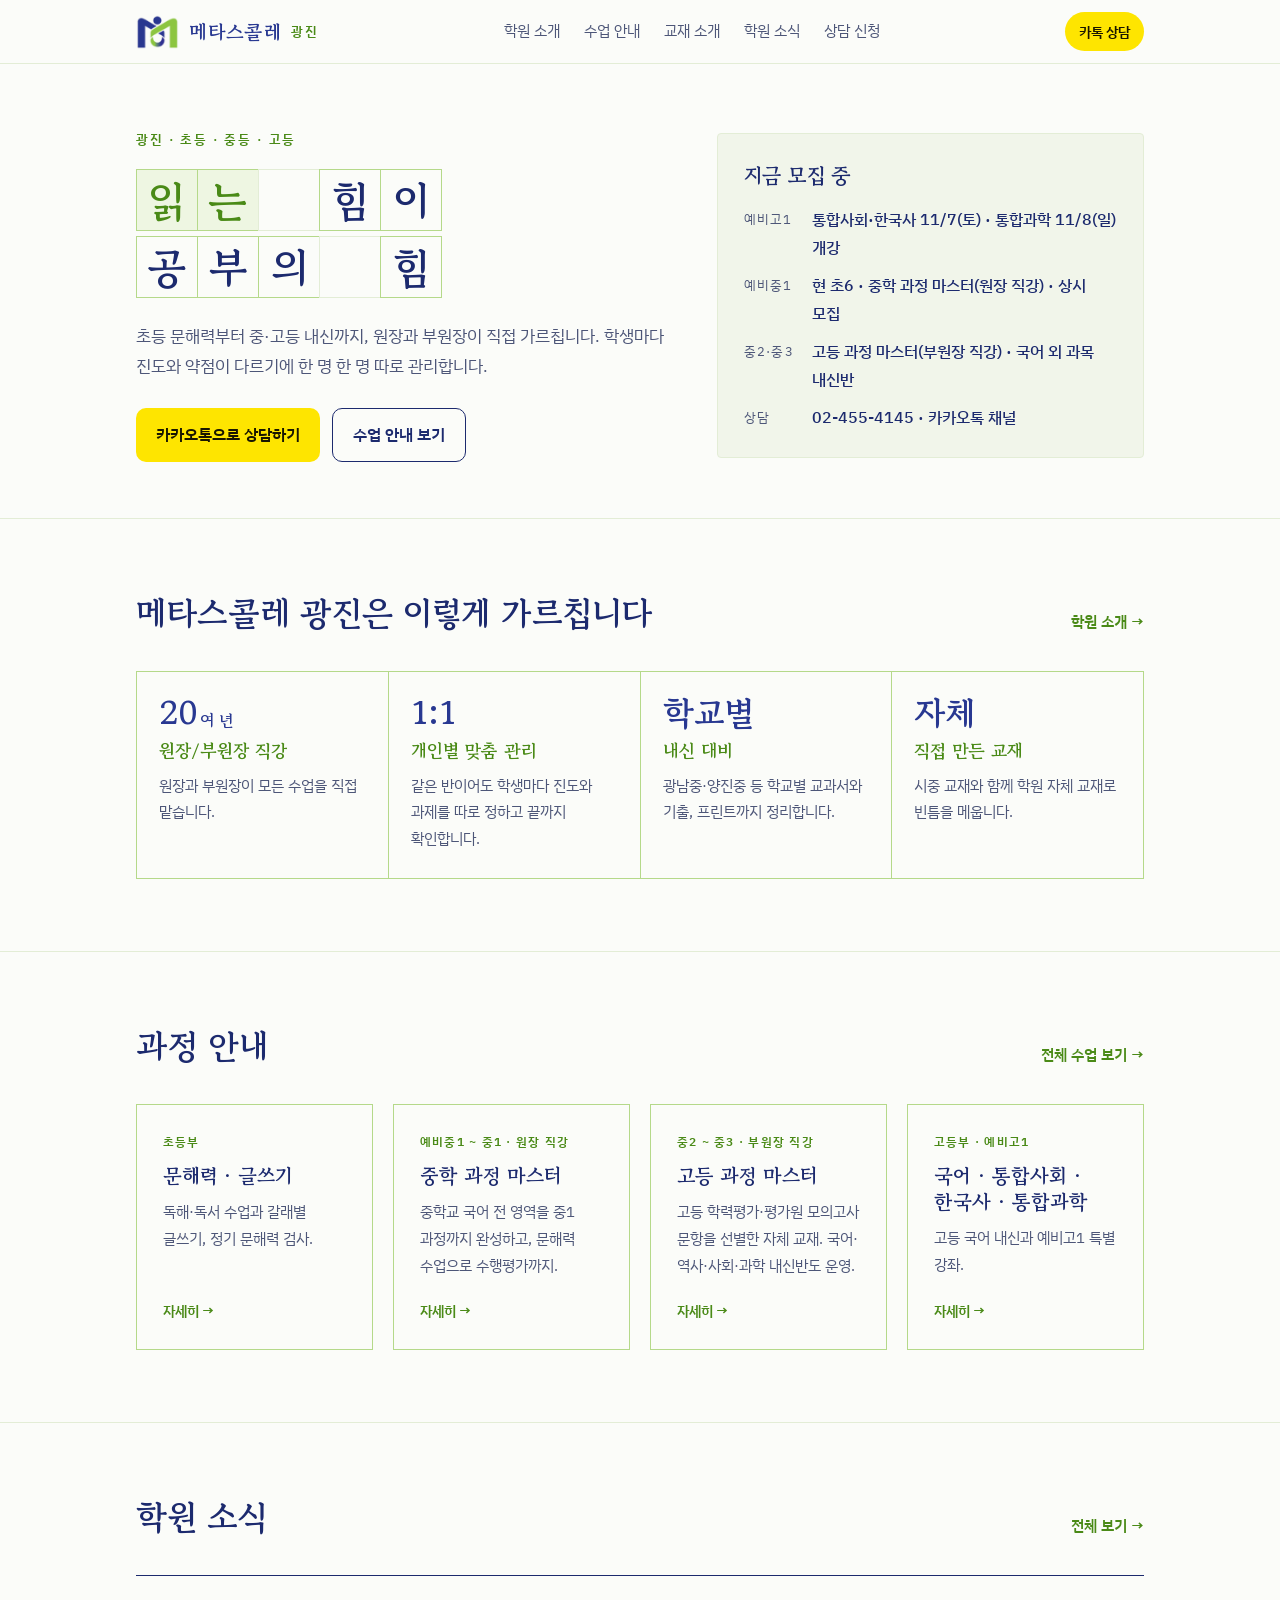
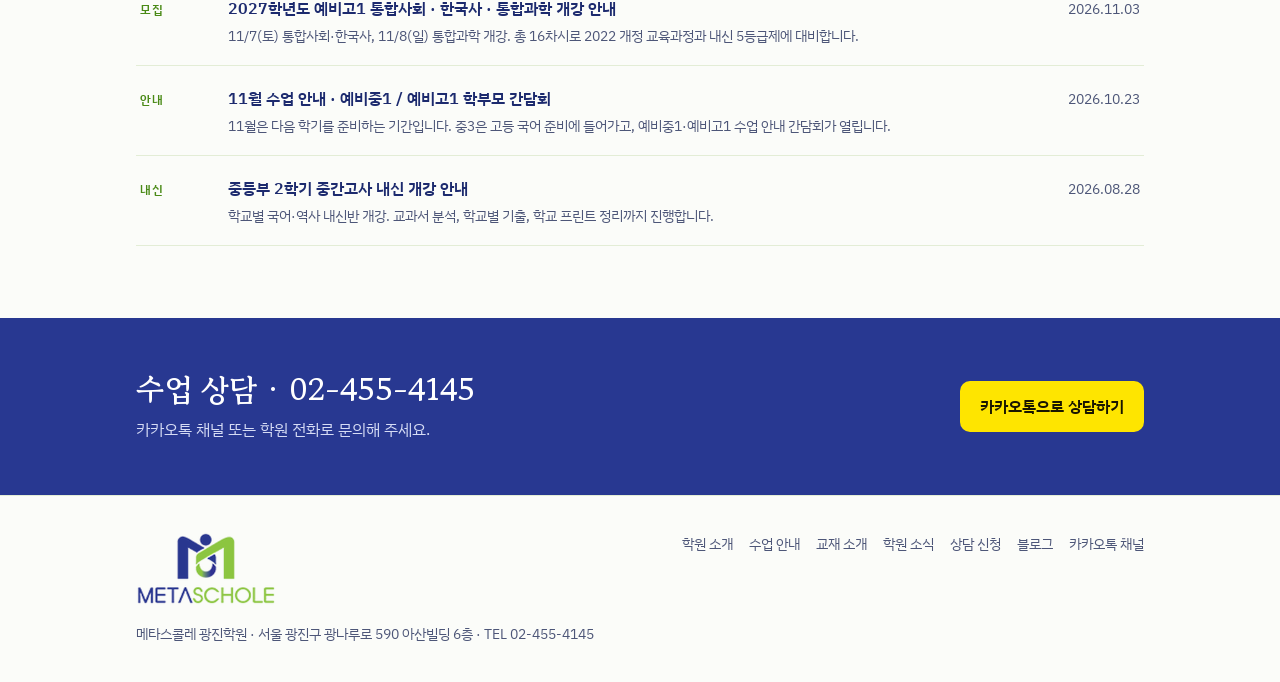
==== index.html @ 659533f3 "Add files via upload" ====
<!doctype html>
<html lang="ko">
<head>
<meta charset="utf-8">
<meta name="viewport" content="width=device-width, initial-scale=1, viewport-fit=cover">
<title>메타스콜레 광진</title>
<meta name="claude:viewport-fit-sides" content="cover">
<meta name="description" content="초등 문해력부터 중·고등 내신까지, 원장·부원장 직강 — 메타스콜레 광진학원">
<link rel="preconnect" href="https://fonts.googleapis.com">
<link rel="preconnect" href="https://fonts.gstatic.com" crossorigin>
<link rel="stylesheet" href="https://fonts.googleapis.com/css2?family=Gowun+Batang:wght@400;700&family=IBM+Plex+Sans+KR:wght@400;500;600&display=swap">
<link rel="stylesheet" href="style.css">
<link rel="icon" href="mark.png">
</head>
<body>
<header class="site-header">
  <div class="wrap bar">
    <a class="logo" href="index.html" aria-label="메타스콜레 광진 홈">
      <img class="logo-img-light" src="mark.png" alt="">
      <img class="logo-img-dark" src="mark-dark.png" alt="">
      <b>메타스콜레</b><span>광진</span>
    </a>
    <nav class="menu" aria-label="주요 메뉴"><a href="about.html">학원 소개</a><a href="classes.html">수업 안내</a><a href="materials.html">교재 소개</a><a href="news.html">학원 소식</a><a href="contact.html">상담 신청</a></nav>
    <a class="kakao-btn" href="https://pf.kakao.com/_zTMRxb" target="_blank" rel="noopener">카톡 상담</a>
  </div>
  <div class="menu-row"><nav class="menu wrap" aria-label="주요 메뉴(모바일)"><a href="about.html">학원 소개</a><a href="classes.html">수업 안내</a><a href="materials.html">교재 소개</a><a href="news.html">학원 소식</a><a href="contact.html">상담 신청</a></nav></div>
</header>
<main>
<div class="wrap hero">
  <div>
    <p class="eyebrow">광진 · 초등 · 중등 · 고등</p>
    <h1 class="genko" aria-label="읽는 힘이 공부의 힘">
      <span class="row" aria-hidden="true"><span class="hl">읽</span><span class="hl">는</span><span class="sp"></span><span>힘</span><span>이</span></span>
      <span class="row" aria-hidden="true"><span>공</span><span>부</span><span>의</span><span class="sp"></span><span>힘</span></span>
    </h1>
    <p class="lede">초등 문해력부터 중·고등 내신까지, 원장과 부원장이 직접 가르칩니다. 학생마다 진도와 약점이 다르기에 한 명 한 명 따로 관리합니다.</p>
    <div class="actions">
      <a class="btn kakao" href="https://pf.kakao.com/_zTMRxb" target="_blank" rel="noopener">카카오톡으로 상담하기</a>
      <a class="btn line" href="classes.html">수업 안내 보기</a>
    </div>
  </div>
  <aside class="notice" aria-labelledby="recruit">
    <h2 id="recruit">지금 모집 중</h2>
    <dl class="info">
      <dt>예비고1</dt><dd>통합사회·한국사 11/7(토) · 통합과학 11/8(일) 개강</dd>
      <dt>예비중1</dt><dd>현 초6 · 중학 과정 마스터(원장 직강) · 상시 모집</dd>
      <dt>중2·중3</dt><dd>고등 과정 마스터(부원장 직강) · 국어 외 과목 내신반</dd>
      <dt>상담</dt><dd>02-455-4145 · 카카오톡 채널</dd>
    </dl>
  </aside>
</div>

<section>
  <div class="wrap">
    <div class="sec-head"><h2>메타스콜레 광진은 이렇게 가르칩니다</h2><a class="more" href="about.html">학원 소개 →</a></div>
    <div class="points">
      <div class="point"><div class="k">20<small>여 년</small></div><h3>원장/부원장 직강</h3><p>원장과 부원장이 모든 수업을 직접 맡습니다.</p></div>
      <div class="point"><div class="k">1:1</div><h3>개인별 맞춤 관리</h3><p>같은 반이어도 학생마다 진도와 과제를 따로 정하고 끝까지 확인합니다.</p></div>
      <div class="point"><div class="k">학교별</div><h3>내신 대비</h3><p>광남중·양진중 등 학교별 교과서와 기출, 프린트까지 정리합니다.</p></div>
      <div class="point"><div class="k">자체</div><h3>직접 만든 교재</h3><p>시중 교재와 함께 학원 자체 교재로 빈틈을 메웁니다.</p></div>
    </div>
  </div>
</section>

<section>
  <div class="wrap">
    <div class="sec-head"><h2>과정 안내</h2><a class="more" href="classes.html">전체 수업 보기 →</a></div>
    <div class="courses">
      <a class="card link" href="classes.html#elementary"><span class="tag">초등부</span><h3>문해력 · 글쓰기</h3><p>독해·독서 수업과 갈래별 글쓰기, 정기 문해력 검사.</p><span class="go">자세히 →</span></a>
      <a class="card link" href="classes.html#pre-middle"><span class="tag">예비중1 ~ 중1 · 원장 직강</span><h3>중학 과정 마스터</h3><p>중학교 국어 전 영역을 중1 과정까지 완성하고, 문해력 수업으로 수행평가까지.</p><span class="go">자세히 →</span></a>
      <a class="card link" href="classes.html#middle"><span class="tag">중2 ~ 중3 · 부원장 직강</span><h3>고등 과정 마스터</h3><p>고등 학력평가·평가원 모의고사 문항을 선별한 자체 교재. 국어·역사·사회·과학 내신반도 운영.</p><span class="go">자세히 →</span></a>
      <a class="card link" href="classes.html#high"><span class="tag">고등부 · 예비고1</span><h3>국어 · 통합사회 · 한국사 · 통합과학</h3><p>고등 국어 내신과 예비고1 특별 강좌.</p><span class="go">자세히 →</span></a>
    </div>
  </div>
</section>

<section>
  <div class="wrap">
    <div class="sec-head"><h2>학원 소식</h2><a class="more" href="news.html">전체 보기 →</a></div>
    <ul class="news"><li><a href="news.html#pre-high-2027"><span class="cat">모집</span><span class="nt"><b>2027학년도 예비고1 통합사회 · 한국사 · 통합과학 개강 안내</b><small>11/7(토) 통합사회·한국사, 11/8(일) 통합과학 개강. 총 16차시로 2022 개정 교육과정과 내신 5등급제에 대비합니다.</small></span><span class="when">2026.11.03</span></a></li><li><a href="news.html#nov-2026"><span class="cat">안내</span><span class="nt"><b>11월 수업 안내 · 예비중1 / 예비고1 학부모 간담회</b><small>11월은 다음 학기를 준비하는 기간입니다. 중3은 고등 국어 준비에 들어가고, 예비중1·예비고1 수업 안내 간담회가 열립니다.</small></span><span class="when">2026.10.23</span></a></li><li><a href="news.html#midterm-2-2026"><span class="cat">내신</span><span class="nt"><b>중등부 2학기 중간고사 내신 개강 안내</b><small>학교별 국어·역사 내신반 개강. 교과서 분석, 학교별 기출, 학교 프린트 정리까지 진행합니다.</small></span><span class="when">2026.08.28</span></a></li></ul>
  </div>
</section>
<div class="cta-band"><div class="wrap">
  <div><h2>수업 상담 · 02-455-4145</h2><p>카카오톡 채널 또는 학원 전화로 문의해 주세요.</p></div>
  <a class="btn kakao" href="https://pf.kakao.com/_zTMRxb" target="_blank" rel="noopener">카카오톡으로 상담하기</a>
</div></div>
</main>
<footer><div class="wrap">
  <div>
    <img class="logo-img-light" src="logo.png" alt="METASCHOLE" style="width:140px">
    <img class="logo-img-dark" src="logo-dark.png" alt="METASCHOLE" style="width:140px">
    <p style="margin-top:10px">메타스콜레 광진학원 · 서울 광진구 광나루로 590 아산빌딩 6층 · TEL 02-455-4145</p>
  </div>
  <nav aria-label="하단 메뉴"><a href="about.html">학원 소개</a><a href="classes.html">수업 안내</a><a href="materials.html">교재 소개</a><a href="news.html">학원 소식</a><a href="contact.html">상담 신청</a><a href="https://blog.naver.com/lcleo01" target="_blank" rel="noopener">블로그</a><a href="https://pf.kakao.com/_zTMRxb" target="_blank" rel="noopener">카카오톡 채널</a></nav>
</div></footer>
</body>
</html>
---- style.css ----
/* 메타스콜레 광진 — 원고지(manuscript paper) 모티프.
   남색(로고) 잉크 + 초록(로고) 원고지 칸. 제목은 원고지 칸에, 섹션은 공책 줄처럼. */
:root{
  --paper:#fbfcf9;
  --paper-2:#f1f5ea;
  --ink:#1c2a6e;          /* 로고 남색 계열(본문용으로 조금 어둡게) */
  --brand:#283891;        /* 로고 남색 */
  --ink-soft:#4d5678;
  --lime:#8dc63f;         /* 로고 연두 */
  --green:#4a8a17;        /* 연두를 글자용으로 어둡게 */
  --green-soft:#eef6e2;
  --grid:#b5d98a;
  --grid-faint:#e3edd6;
  --seal:#283891;
  --closed:#fff3b0;
  --seal-ink:#f4f8f6;
  --kakao:#fee500;
  --kakao-ink:#191600;
  --display:"Gowun Batang","Nanum Myeongjo",serif;
  --body:"IBM Plex Sans KR","Apple SD Gothic Neo","Malgun Gothic",sans-serif;
  color-scheme:light;
}
@media (prefers-color-scheme: dark){:root:not([data-theme="light"]){
  --paper:#10152b;--paper-2:#171e3a;--ink:#e8ebf7;--brand:#9aa6ea;--ink-soft:#a9b0cc;--lime:#8dc63f;--green:#9dd25a;--green-soft:#1d2a1a;--grid:#3d5a26;--grid-faint:#252d4a;--seal:#8dc63f;--seal-ink:#10152b;--closed:#3a3416;color-scheme:dark}}
:root[data-theme="dark"]{
  --paper:#10152b;--paper-2:#171e3a;--ink:#e8ebf7;--brand:#9aa6ea;--ink-soft:#a9b0cc;--lime:#8dc63f;--green:#9dd25a;--green-soft:#1d2a1a;--grid:#3d5a26;--grid-faint:#252d4a;--seal:#8dc63f;--seal-ink:#10152b;--closed:#3a3416;color-scheme:dark}

*{box-sizing:border-box}
html{scroll-behavior:smooth}
@media (prefers-reduced-motion:reduce){html{scroll-behavior:auto}*{transition:none!important}}
body{margin:0;background:var(--paper);color:var(--ink);font-family:var(--body);font-size:16px;line-height:1.75;word-break:keep-all;overflow-wrap:break-word}
img{max-width:100%}
.wrap{max-width:1040px;margin:0 auto;padding-left:max(16px,env(safe-area-inset-left,0px));padding-right:max(16px,env(safe-area-inset-right,0px))}
a{color:inherit}
:focus-visible{outline:2px solid var(--green);outline-offset:3px}
h1,h2,h3{font-family:var(--display);text-wrap:balance;margin:0;line-height:1.3}
p{margin:0}

/* header */
body::before{content:"";position:fixed;inset:0 0 auto;height:env(safe-area-inset-top,0px);z-index:10;background:var(--paper)}
.site-header{position:sticky;top:env(safe-area-inset-top,0px);z-index:5;background:var(--paper);border-bottom:1px solid var(--grid-faint)}
.bar{display:flex;align-items:center;justify-content:space-between;gap:16px;padding-block:12px}
.logo{display:flex;align-items:center;gap:10px;text-decoration:none}
.logo img{height:34px;width:auto;display:block}
.logo-img-dark{display:none!important}
@media (prefers-color-scheme: dark){:root:not([data-theme="light"]) .logo-img-light{display:none!important}:root:not([data-theme="light"]) .logo-img-dark{display:block!important}}
:root[data-theme="dark"] .logo-img-light{display:none!important}
:root[data-theme="dark"] .logo-img-dark{display:block!important}
.brand-full{width:min(260px,70%);height:auto}
.logo b{font-family:var(--display);font-size:1.22rem;letter-spacing:.02em;color:var(--brand)}
.logo span{font-size:.8rem;color:var(--green);letter-spacing:.14em;font-weight:600}
.menu{display:flex;gap:4px;align-items:center;font-size:.94rem}
.menu a{text-decoration:none;color:var(--ink-soft);padding:6px 10px;border-radius:6px;white-space:nowrap}
.menu a:hover{color:var(--ink);background:var(--paper-2)}
.menu a[aria-current="page"]{color:var(--ink);font-weight:600;box-shadow:inset 0 -2px 0 var(--green);border-radius:0}
.kakao-btn{background:var(--kakao);color:var(--kakao-ink);padding:7px 14px;border-radius:999px;font-weight:600;text-decoration:none;font-size:.9rem;white-space:nowrap}
.menu-row{display:none}
@media (max-width:820px){
  .bar .menu{display:none}
  .menu-row{display:block;border-top:1px solid var(--grid-faint)}
  .menu-row .menu{overflow-x:auto;padding-block:6px;scrollbar-width:none}
  .menu-row .menu::-webkit-scrollbar{display:none}
}

/* page title band */
.page-head{background:var(--paper-2);border-bottom:1px solid var(--grid-faint);background-image:linear-gradient(var(--grid-faint) 1px,transparent 1px),linear-gradient(90deg,var(--grid-faint) 1px,transparent 1px);background-size:32px 32px}
.page-head .wrap{padding-block:48px 40px}
.crumb{font-size:.8rem;letter-spacing:.12em;color:var(--green);font-weight:600;margin-bottom:10px}
.page-head h1{font-size:clamp(1.8rem,4.2vw,2.6rem)}
.page-head p{margin-top:10px;color:var(--ink-soft);max-width:36em}
.subnav{display:flex;flex-wrap:wrap;gap:8px;margin-top:22px}
.subnav a{font-size:.88rem;text-decoration:none;border:1px solid var(--grid);background:var(--paper);padding:5px 12px;border-radius:999px}
.subnav a:hover{border-color:var(--green);color:var(--green)}

/* hero (home) */
.hero{padding-block:64px 56px;display:grid;grid-template-columns:minmax(0,1.25fr) minmax(0,1fr);gap:48px;align-items:center}
@media (max-width:820px){.hero{grid-template-columns:1fr;gap:40px;padding-block:40px}}
.eyebrow{font-size:.82rem;letter-spacing:.14em;color:var(--green);font-weight:600;margin-bottom:18px}
.genko{display:flex;flex-direction:column;gap:6px;margin-bottom:24px}
.row{display:flex;flex-wrap:wrap}
.row span{width:clamp(38px,6.4vw,62px);aspect-ratio:1;max-width:100%;display:grid;place-items:center;font-family:var(--display);font-weight:700;font-size:clamp(1.5rem,4.4vw,2.6rem);border:1px solid var(--grid);margin:0 -1px -1px 0;background:var(--paper)}
.row span.sp{border-color:var(--grid-faint)}
.row span.hl{color:var(--green);background:var(--green-soft)}
.lede{font-size:1.06rem;color:var(--ink-soft);max-width:34em}
.actions{display:flex;flex-wrap:wrap;gap:12px;margin-top:28px}
.btn{display:inline-flex;align-items:center;gap:8px;padding:12px 20px;border-radius:10px;font-weight:600;text-decoration:none;font-size:.98rem}
.btn.kakao{background:var(--kakao);color:var(--kakao-ink)}
.btn.line{border:1px solid var(--ink);color:var(--ink)}
.btn.line:hover{background:var(--paper-2)}

.notice{position:relative;background:var(--paper-2);border:1px solid var(--grid-faint);padding:28px 26px 26px;border-radius:4px}
.notice h2{font-size:1.3rem;margin-bottom:16px}
dl.info{display:grid;grid-template-columns:auto 1fr;gap:10px 18px;margin:0}
dl.info dt{font-size:.82rem;letter-spacing:.08em;color:var(--ink-soft);padding-top:3px}
dl.info dd{margin:0;font-weight:500;min-width:0}
.seal{position:absolute;top:-22px;right:18px;width:78px;height:78px;border-radius:8px;background:var(--seal);color:var(--seal-ink);display:grid;place-items:center;text-align:center;font-family:var(--display);font-weight:700;font-size:1.02rem;line-height:1.15;transform:rotate(-6deg);box-shadow:inset 0 0 0 3px var(--seal),inset 0 0 0 5px var(--seal-ink)}

/* sections */
section{padding-block:72px;border-top:1px solid var(--grid-faint)}
section.first{border-top:0;padding-top:56px}
.sec-head{display:flex;flex-wrap:wrap;align-items:baseline;justify-content:space-between;gap:12px 24px;margin-bottom:36px}
.sec-head h2{font-size:clamp(1.5rem,3.2vw,2.1rem)}
.sec-head p{color:var(--ink-soft);max-width:32em}
.more{font-size:.92rem;font-weight:600;color:var(--green);text-decoration:none;white-space:nowrap}
.more:hover{text-decoration:underline}

.points{display:grid;grid-template-columns:repeat(4,minmax(0,1fr));border-left:1px solid var(--grid);border-top:1px solid var(--grid)}
@media (max-width:860px){.points{grid-template-columns:repeat(2,minmax(0,1fr))}}
@media (max-width:480px){.points{grid-template-columns:1fr}}
.point{padding:24px 22px 26px;border-right:1px solid var(--grid);border-bottom:1px solid var(--grid);display:flex;flex-direction:column;gap:10px;min-width:0}
.point .k{font-family:var(--display);font-size:2.1rem;font-weight:700;line-height:1;color:var(--brand)}
.point .k small{font-size:1rem;margin-left:2px}
.point h3{font-size:1.12rem;color:var(--green)}
.point p{color:var(--ink-soft);font-size:.95rem}

.classes{display:grid;grid-template-columns:repeat(2,minmax(0,1fr));gap:28px}
@media (max-width:820px){.classes{grid-template-columns:1fr}}
.class{border:1px solid var(--grid);background:var(--paper);display:flex;flex-direction:column;min-width:0;scroll-margin-top:90px}
.class-top{padding:26px 26px 20px;border-bottom:1px solid var(--grid);background:repeating-linear-gradient(to bottom,transparent 0 31px,var(--grid-faint) 31px 32px)}
.tag{display:inline-block;font-size:.78rem;letter-spacing:.1em;font-weight:600;color:var(--green);margin-bottom:8px}
.class h3{font-size:1.55rem;margin-bottom:8px}
.class-top p{color:var(--ink-soft)}
.meta{display:grid;grid-template-columns:repeat(2,minmax(0,1fr));border-bottom:1px solid var(--grid)}
.meta div{padding:14px 26px;min-width:0}
.meta div+div{border-left:1px solid var(--grid)}
.meta span{display:block;font-size:.76rem;letter-spacing:.1em;color:var(--ink-soft)}
.meta b{font-family:var(--display);font-size:1.15rem}
ul.checks{list-style:none;margin:0;padding:20px 26px 26px;display:flex;flex-direction:column;gap:10px}
ul.checks li{position:relative;padding-left:22px}
ul.checks li::before{content:"";position:absolute;left:0;top:.62em;width:10px;height:10px;border:1px solid var(--green);background:var(--green-soft)}
.class .detail{padding:0 26px 26px;color:var(--ink-soft);font-size:.96rem;display:flex;flex-direction:column;gap:10px}

.flow{display:grid;grid-template-columns:repeat(3,minmax(0,1fr))}
@media (max-width:760px){.flow{grid-template-columns:1fr}}
.step{padding:6px 28px 6px 0;min-width:0}
.step+.step{padding-left:28px;border-left:1px dashed var(--grid)}
@media (max-width:760px){.step,.step+.step{padding:18px 0;border-left:0;border-top:1px dashed var(--grid)}.step:first-child{border-top:0}}
.step .n{font-size:.8rem;letter-spacing:.12em;color:var(--green);font-weight:600}
.step h3{font-size:1.2rem;margin:6px 0 8px}
.step p{color:var(--ink-soft);font-size:.96rem}

/* greeting letter */
.letter{display:grid;grid-template-columns:minmax(0,1fr) minmax(0,2fr);gap:48px;align-items:start}
@media (max-width:820px){.letter{grid-template-columns:1fr;gap:28px}}
.letter-side h2{font-size:clamp(1.5rem,3.2vw,2.1rem);margin-bottom:12px}
.letter-side p{color:var(--ink-soft)}
.letter-body{background:var(--paper);border:1px solid var(--grid);padding:36px 34px;background-image:repeating-linear-gradient(to bottom,transparent 0 33px,var(--grid-faint) 33px 34px);background-position:0 10px;line-height:34px;font-size:1.04rem}
.letter-body p+p{margin-top:34px}
.letter-sign{margin-top:34px;text-align:right;font-family:var(--display);font-size:1.15rem}
.letter-sign small{display:block;font-family:var(--body);font-size:.85rem;color:var(--ink-soft)}

/* generic grids & cards */
.cards{display:grid;grid-template-columns:repeat(2,minmax(0,1fr));gap:24px}
@media (max-width:760px){.cards{grid-template-columns:1fr}}
.card{background:var(--paper);border:1px solid var(--grid);padding:26px;display:flex;flex-direction:column;gap:10px;min-width:0}
.card .tag{margin:0}
.card h3{font-size:1.25rem}
.card p{color:var(--ink-soft);font-size:.96rem}
.card.link{text-decoration:none;transition:border-color .15s}
.card.link:hover{border-color:var(--green)}
.card .go{margin-top:auto;padding-top:8px;font-weight:600;font-size:.9rem;color:var(--green)}

.book{display:grid;grid-template-columns:96px minmax(0,1fr);gap:22px;align-items:start}
.cover{aspect-ratio:3/4;max-width:100%;border:1px solid var(--ink);background:var(--paper-2);display:flex;flex-direction:column;justify-content:space-between;padding:10px 9px;font-family:var(--display);font-weight:700;font-size:.82rem;line-height:1.25;color:var(--ink);background-image:linear-gradient(var(--grid-faint) 1px,transparent 1px),linear-gradient(90deg,var(--grid-faint) 1px,transparent 1px);background-size:12px 12px}
.cover small{font-family:var(--body);font-weight:600;font-size:.62rem;letter-spacing:.08em;color:var(--green)}
.cover.navy{background:var(--brand);color:#fff;background-image:none}
.cover.navy small{color:var(--lime)}
.cover.green{background:var(--lime);color:#14200a;background-image:none}
.cover.green small{color:#2c4a10}

.news{list-style:none;margin:0;padding:0;border-top:1px solid var(--ink)}
.news li{border-bottom:1px solid var(--grid-faint)}
.news a,.news .item{display:grid;grid-template-columns:88px minmax(0,1fr) auto;gap:16px;align-items:baseline;padding:18px 4px;text-decoration:none}
.news a:hover b{color:var(--green)}
.news .cat{font-size:.78rem;font-weight:600;letter-spacing:.06em;color:var(--green)}
.news b{font-weight:600}
.news .when{font-size:.85rem;color:var(--ink-soft);font-variant-numeric:tabular-nums}
@media (max-width:560px){.news a,.news .item{grid-template-columns:1fr;gap:4px}}

.todo{border:1.5px dashed var(--green);background:var(--green-soft);padding:18px 20px;border-radius:6px;font-size:.95rem}
.todo b{color:var(--green)}

.split{display:grid;grid-template-columns:minmax(0,1.2fr) minmax(0,1fr);gap:40px;align-items:start}
@media (max-width:820px){.split{grid-template-columns:1fr}}

.copy{display:flex;gap:8px;align-items:center;flex-wrap:wrap}
.copy code{font-family:var(--body);background:var(--paper-2);padding:8px 10px;border:1px solid var(--grid-faint);font-size:.9rem;user-select:all;min-width:0;overflow-wrap:anywhere;flex:1}
.copy button{font:inherit;font-size:.88rem;font-weight:600;padding:8px 14px;border:1px solid var(--ink);background:transparent;color:var(--ink);cursor:pointer;border-radius:6px}

.cta-band{background:var(--brand);color:#fff}
.cta-band .wrap{padding-block:52px;display:flex;flex-wrap:wrap;align-items:center;justify-content:space-between;gap:20px}
.cta-band h2{font-size:clamp(1.4rem,3vw,1.9rem)}
.cta-band p{color:#d6dcf5;margin-top:6px}
@media (prefers-color-scheme: dark){:root:not([data-theme="light"]) .cta-band{background:var(--paper-2);color:var(--ink)}}
:root[data-theme="dark"] .cta-band{background:var(--paper-2);color:var(--ink)}

footer{padding-block:36px;font-size:.86rem;color:var(--ink-soft);border-top:1px solid var(--grid-faint)}
footer .wrap{display:flex;flex-wrap:wrap;justify-content:space-between;gap:16px 32px}
footer nav{display:flex;flex-wrap:wrap;gap:6px 16px}
footer a{text-decoration:none}
footer a:hover{color:var(--ink)}

/* 과정 카드 4개, 소식 요약 */
.courses{display:grid;grid-template-columns:repeat(4,minmax(0,1fr));gap:20px}
@media (max-width:960px){.courses{grid-template-columns:repeat(2,minmax(0,1fr))}}
@media (max-width:520px){.courses{grid-template-columns:1fr}}
.news .nt{display:flex;flex-direction:column;gap:2px;min-width:0}
.news .nt small{font-size:.9rem;color:var(--ink-soft);line-height:1.6}
.news a{grid-template-columns:72px minmax(0,1fr) auto}
.news .item{grid-template-columns:72px minmax(0,1fr) auto}
.cards+.cards{margin-top:24px}

/* 수업 일정표 달력 */
.cal-wrap{border:1px solid var(--grid);background:var(--paper);margin-bottom:24px}
.cal-title{display:flex;flex-wrap:wrap;justify-content:space-between;align-items:baseline;gap:8px 16px;padding:18px 20px;border-bottom:1px solid var(--grid)}
.cal-title h3{font-size:1.3rem}
.cal-key{font-size:.85rem;color:var(--ink-soft);display:inline-flex;align-items:center;gap:6px}
.cal-key i{width:14px;height:14px;background:var(--closed);border:1px solid var(--grid)}
.cal{display:grid;grid-template-columns:repeat(7,minmax(0,1fr))}
.cal-h{padding:8px 4px;text-align:center;font-weight:600;font-size:.88rem;border-bottom:1px solid var(--grid);background:var(--paper-2)}
.cal-d{min-height:78px;padding:8px 10px;border-right:1px solid var(--grid-faint);border-bottom:1px solid var(--grid-faint);display:flex;flex-direction:column;gap:2px;min-width:0}
.cal-d:nth-child(7n){border-right:0}
.cal-d b{font-variant-numeric:tabular-nums;font-size:1rem}
.cal-d span{font-size:.8rem;color:var(--ink-soft)}
.cal-d.closed{background:var(--closed)}
.cal-d.closed span{color:var(--ink);font-weight:600}
.sun,.cal-d.sun b{color:#c23b3b}
.sat,.cal-d.sat b{color:var(--brand)}
.cal-notes{padding:16px 20px 20px;border-top:1px solid var(--grid)}
@media (max-width:560px){.cal-d{min-height:58px;padding:6px 5px}.cal-d span{font-size:.68rem;line-height:1.3}.cal-d b{font-size:.9rem}}

/* 학원 소식 글 펼쳐 보기 */
.posts{border-top:1px solid var(--ink)}
.post{border-bottom:1px solid var(--grid-faint);scroll-margin-top:90px}
.post summary{list-style:none;cursor:pointer;display:grid;grid-template-columns:72px minmax(0,1fr) auto;gap:16px;align-items:baseline;padding:18px 4px}
.post summary::-webkit-details-marker{display:none}
.post summary:hover b{color:var(--green)}
.post summary .cat{font-size:.78rem;font-weight:600;letter-spacing:.06em;color:var(--green)}
.post summary .nt{display:flex;flex-direction:column;gap:2px;min-width:0}
.post summary .nt small{font-size:.9rem;color:var(--ink-soft);line-height:1.6}
.post[open] summary .nt small{display:none}
.post summary .when{font-size:.85rem;color:var(--ink-soft);font-variant-numeric:tabular-nums}
.post summary b::after{content:" +";color:var(--green)}
.post[open] summary b::after{content:" −"}
.post-body{margin:0 4px 26px 92px;padding:22px 26px;background:var(--paper-2);border-left:3px solid var(--lime);max-width:46rem;display:flex;flex-direction:column;gap:12px}
.post-body h4{font-family:var(--display);font-size:1.08rem;margin:8px 0 0}
.post-body ul{margin:0;padding-left:1.2em;display:flex;flex-direction:column;gap:6px}
@media (max-width:560px){.post summary{grid-template-columns:1fr;gap:4px}.post-body{margin:0 0 22px;padding:18px 16px}}
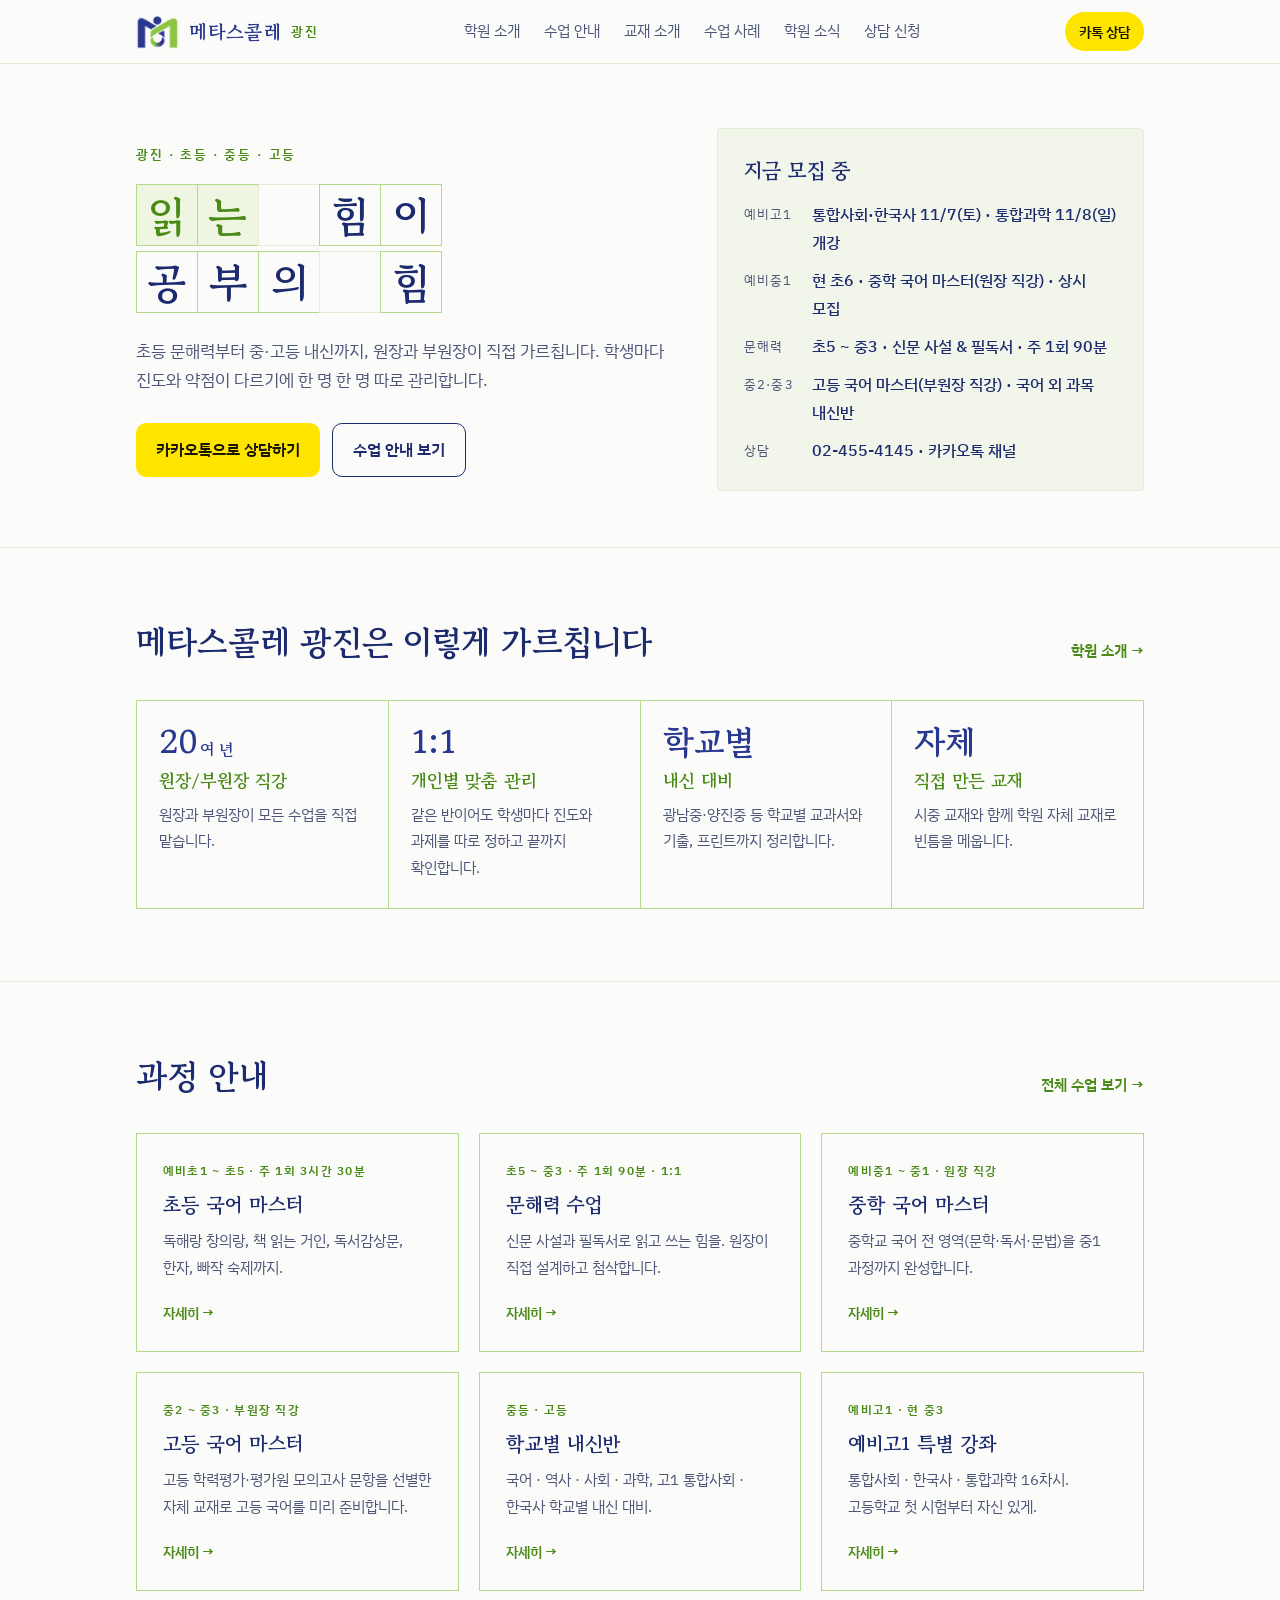
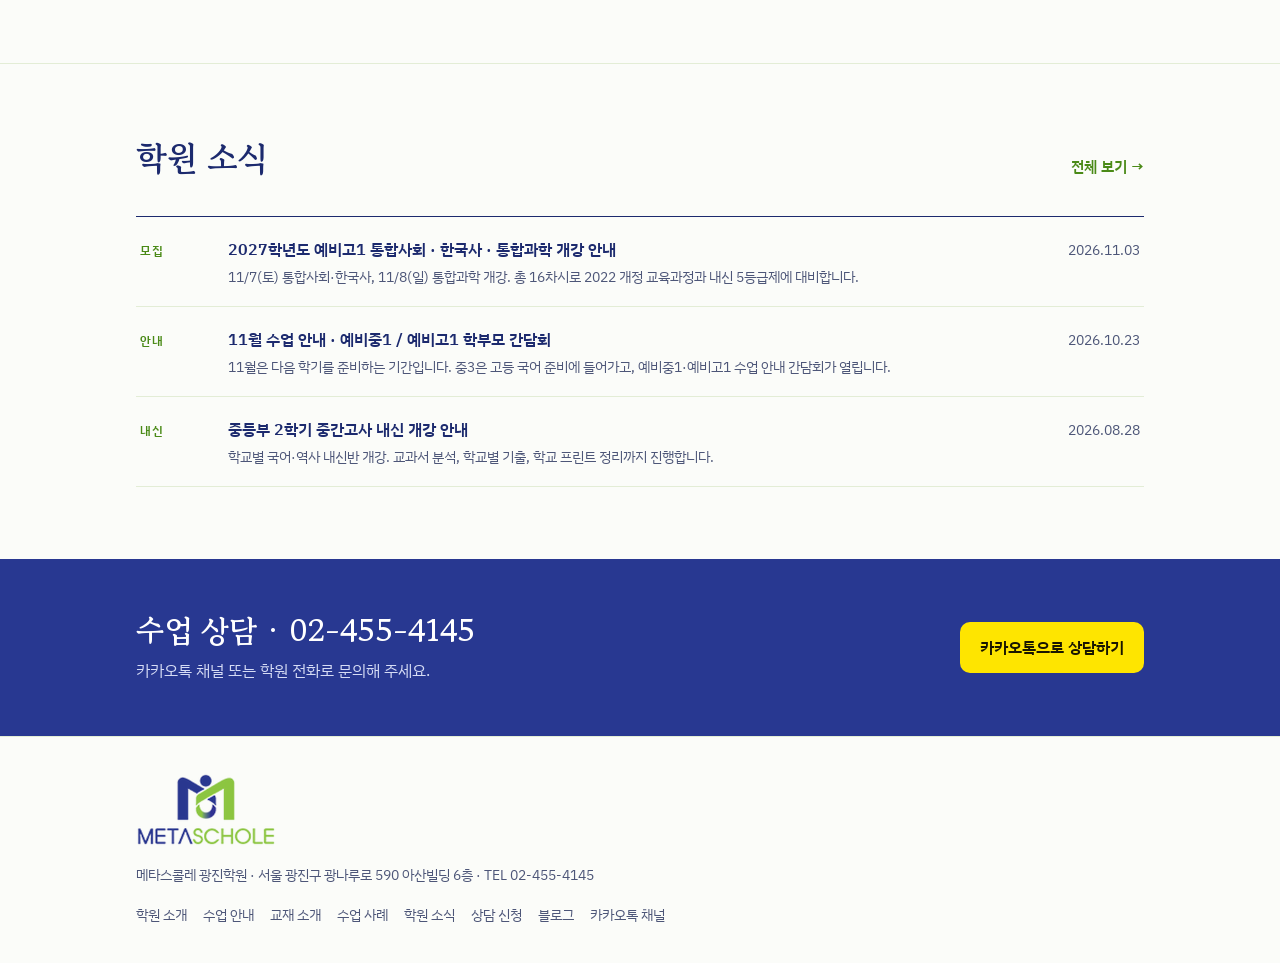
==== commit 7cced7d3: "Add files via upload" ====
--- a/index.html
+++ b/index.html
@@ -20,10 +20,10 @@
       <img class="logo-img-dark" src="mark-dark.png" alt="">
       <b>메타스콜레</b><span>광진</span>
     </a>
-    <nav class="menu" aria-label="주요 메뉴"><a href="about.html">학원 소개</a><a href="classes.html">수업 안내</a><a href="materials.html">교재 소개</a><a href="news.html">학원 소식</a><a href="contact.html">상담 신청</a></nav>
+    <nav class="menu" aria-label="주요 메뉴"><a href="about.html">학원 소개</a><a href="classes.html">수업 안내</a><a href="materials.html">교재 소개</a><a href="cases.html">수업 사례</a><a href="news.html">학원 소식</a><a href="contact.html">상담 신청</a></nav>
     <a class="kakao-btn" href="https://pf.kakao.com/_zTMRxb" target="_blank" rel="noopener">카톡 상담</a>
   </div>
-  <div class="menu-row"><nav class="menu wrap" aria-label="주요 메뉴(모바일)"><a href="about.html">학원 소개</a><a href="classes.html">수업 안내</a><a href="materials.html">교재 소개</a><a href="news.html">학원 소식</a><a href="contact.html">상담 신청</a></nav></div>
+  <div class="menu-row"><nav class="menu wrap" aria-label="주요 메뉴(모바일)"><a href="about.html">학원 소개</a><a href="classes.html">수업 안내</a><a href="materials.html">교재 소개</a><a href="cases.html">수업 사례</a><a href="news.html">학원 소식</a><a href="contact.html">상담 신청</a></nav></div>
 </header>
 <main>
 <div class="wrap hero">
@@ -43,8 +43,9 @@
     <h2 id="recruit">지금 모집 중</h2>
     <dl class="info">
       <dt>예비고1</dt><dd>통합사회·한국사 11/7(토) · 통합과학 11/8(일) 개강</dd>
-      <dt>예비중1</dt><dd>현 초6 · 중학 과정 마스터(원장 직강) · 상시 모집</dd>
-      <dt>중2·중3</dt><dd>고등 과정 마스터(부원장 직강) · 국어 외 과목 내신반</dd>
+      <dt>예비중1</dt><dd>현 초6 · 중학 국어 마스터(원장 직강) · 상시 모집</dd>
+      <dt>문해력</dt><dd>초5 ~ 중3 · 신문 사설 &amp; 필독서 · 주 1회 90분</dd>
+      <dt>중2·중3</dt><dd>고등 국어 마스터(부원장 직강) · 국어 외 과목 내신반</dd>
       <dt>상담</dt><dd>02-455-4145 · 카카오톡 채널</dd>
     </dl>
   </aside>
@@ -66,10 +67,12 @@
   <div class="wrap">
     <div class="sec-head"><h2>과정 안내</h2><a class="more" href="classes.html">전체 수업 보기 →</a></div>
     <div class="courses">
-      <a class="card link" href="classes.html#elementary"><span class="tag">초등부</span><h3>문해력 · 글쓰기</h3><p>독해·독서 수업과 갈래별 글쓰기, 정기 문해력 검사.</p><span class="go">자세히 →</span></a>
-      <a class="card link" href="classes.html#pre-middle"><span class="tag">예비중1 ~ 중1 · 원장 직강</span><h3>중학 과정 마스터</h3><p>중학교 국어 전 영역을 중1 과정까지 완성하고, 문해력 수업으로 수행평가까지.</p><span class="go">자세히 →</span></a>
-      <a class="card link" href="classes.html#middle"><span class="tag">중2 ~ 중3 · 부원장 직강</span><h3>고등 과정 마스터</h3><p>고등 학력평가·평가원 모의고사 문항을 선별한 자체 교재. 국어·역사·사회·과학 내신반도 운영.</p><span class="go">자세히 →</span></a>
-      <a class="card link" href="classes.html#high"><span class="tag">고등부 · 예비고1</span><h3>국어 · 통합사회 · 한국사 · 통합과학</h3><p>고등 국어 내신과 예비고1 특별 강좌.</p><span class="go">자세히 →</span></a>
+      <a class="card link" href="classes.html#elementary"><span class="tag">예비초1 ~ 초5 · 주 1회 3시간 30분</span><h3>초등 국어 마스터</h3><p>독해랑 창의랑, 책 읽는 거인, 독서감상문, 한자, 빠작 숙제까지.</p><span class="go">자세히 →</span></a>
+      <a class="card link" href="classes.html#literacy"><span class="tag">초5 ~ 중3 · 주 1회 90분 · 1:1</span><h3>문해력 수업</h3><p>신문 사설과 필독서로 읽고 쓰는 힘을. 원장이 직접 설계하고 첨삭합니다.</p><span class="go">자세히 →</span></a>
+      <a class="card link" href="classes.html#pre-middle"><span class="tag">예비중1 ~ 중1 · 원장 직강</span><h3>중학 국어 마스터</h3><p>중학교 국어 전 영역(문학·독서·문법)을 중1 과정까지 완성합니다.</p><span class="go">자세히 →</span></a>
+      <a class="card link" href="classes.html#middle"><span class="tag">중2 ~ 중3 · 부원장 직강</span><h3>고등 국어 마스터</h3><p>고등 학력평가·평가원 모의고사 문항을 선별한 자체 교재로 고등 국어를 미리 준비합니다.</p><span class="go">자세히 →</span></a>
+      <a class="card link" href="classes.html#how"><span class="tag">중등 · 고등</span><h3>학교별 내신반</h3><p>국어 · 역사 · 사회 · 과학, 고1 통합사회 · 한국사 학교별 내신 대비.</p><span class="go">자세히 →</span></a>
+      <a class="card link" href="classes.html#pre-high"><span class="tag">예비고1 · 현 중3</span><h3>예비고1 특별 강좌</h3><p>통합사회 · 한국사 · 통합과학 16차시. 고등학교 첫 시험부터 자신 있게.</p><span class="go">자세히 →</span></a>
     </div>
   </div>
 </section>
@@ -91,7 +94,7 @@
     <img class="logo-img-dark" src="logo-dark.png" alt="METASCHOLE" style="width:140px">
     <p style="margin-top:10px">메타스콜레 광진학원 · 서울 광진구 광나루로 590 아산빌딩 6층 · TEL 02-455-4145</p>
   </div>
-  <nav aria-label="하단 메뉴"><a href="about.html">학원 소개</a><a href="classes.html">수업 안내</a><a href="materials.html">교재 소개</a><a href="news.html">학원 소식</a><a href="contact.html">상담 신청</a><a href="https://blog.naver.com/lcleo01" target="_blank" rel="noopener">블로그</a><a href="https://pf.kakao.com/_zTMRxb" target="_blank" rel="noopener">카카오톡 채널</a></nav>
+  <nav aria-label="하단 메뉴"><a href="about.html">학원 소개</a><a href="classes.html">수업 안내</a><a href="materials.html">교재 소개</a><a href="cases.html">수업 사례</a><a href="news.html">학원 소식</a><a href="contact.html">상담 신청</a><a href="https://blog.naver.com/lcleo01" target="_blank" rel="noopener">블로그</a><a href="https://pf.kakao.com/_zTMRxb" target="_blank" rel="noopener">카카오톡 채널</a></nav>
 </div></footer>
 </body>
 </html>
--- a/style.css
+++ b/style.css
@@ -246,3 +246,65 @@
 .post-body h4{font-family:var(--display);font-size:1.08rem;margin:8px 0 0}
 .post-body ul{margin:0;padding-left:1.2em;display:flex;flex-direction:column;gap:6px}
 @media (max-width:560px){.post summary{grid-template-columns:1fr;gap:4px}.post-body{margin:0 0 22px;padding:18px 16px}}
+
+/* 수업 구성 펼쳐 보기 */
+.parts-hint{padding:18px 26px 6px;font-size:.85rem;color:var(--ink-soft)}
+.parts{padding:0 26px 22px;display:flex;flex-direction:column}
+.part{border-bottom:1px solid var(--grid-faint)}
+.part summary{list-style:none;cursor:pointer;display:flex;flex-wrap:wrap;align-items:baseline;gap:4px 14px;padding:14px 0}
+.part summary::-webkit-details-marker{display:none}
+.part summary b{font-family:var(--display);font-size:1.12rem}
+.part summary b::before{content:"+ ";color:var(--green)}
+.part[open] summary b::before{content:"− "}
+.part summary span{font-size:.85rem;color:var(--ink-soft)}
+.part summary:hover b{color:var(--green)}
+.part-body{padding:0 0 18px 18px;display:flex;flex-direction:column;gap:12px;color:var(--ink-soft);max-width:46rem}
+@media (max-width:560px){.parts,.parts-hint{padding-left:16px;padding-right:16px}.part-body{padding-left:0}}
+
+/* 수업 사례 사진 */
+.post-body figure{margin:4px 0;display:flex;flex-direction:column;gap:6px;min-width:0}
+.post-body figure img{display:block;width:100%;height:auto;border:1px solid var(--grid);background:#fff}
+.post-body figcaption{font-size:.82rem;color:var(--ink-soft)}
+.post-body > figure{max-width:340px}
+.gallery{display:grid;grid-template-columns:repeat(auto-fill,minmax(180px,1fr));gap:14px}
+.post-body a.more{font-weight:600}
+
+/* 과정 카드 6개, 단계표, 순서 목록 */
+.courses{grid-template-columns:repeat(3,minmax(0,1fr))}
+@media (max-width:860px){.courses{grid-template-columns:repeat(2,minmax(0,1fr))}}
+@media (max-width:520px){.courses{grid-template-columns:1fr}}
+.classes.single{grid-template-columns:minmax(0,1fr)}
+.part-body h4{font-family:var(--display);font-size:1.02rem;color:var(--ink);margin:6px 0 -4px}
+ol.steps{margin:0;padding-left:1.4em;display:flex;flex-direction:column;gap:6px}
+ol.steps li::marker{color:var(--green);font-weight:600}
+.table-wrap{overflow-x:auto}
+table.levels{border-collapse:collapse;min-width:280px;font-size:.92rem}
+table.levels th,table.levels td{border:1px solid var(--grid);padding:6px 14px;text-align:left;color:var(--ink)}
+table.levels th{background:var(--paper-2);font-weight:600}
+
+/* 학원 소개 배너 */
+.about-hero{background:var(--brand);color:#fff;position:relative;overflow:hidden}
+.about-hero::after{content:"";position:absolute;inset:0;background-image:linear-gradient(rgba(255,255,255,.07) 1px,transparent 1px),linear-gradient(90deg,rgba(255,255,255,.07) 1px,transparent 1px);background-size:36px 36px;pointer-events:none}
+.about-hero .wrap{position:relative;z-index:1;padding-block:56px 40px}
+.about-hero .crumb{color:var(--lime)}
+.about-hero h1{font-size:clamp(1.9rem,4.6vw,3rem);line-height:1.25}
+.about-hero .lede{color:#dfe4fa;margin-top:14px;max-width:36em}
+.pillars{display:grid;grid-template-columns:repeat(3,minmax(0,1fr));gap:16px;margin-top:32px}
+@media (max-width:760px){.pillars{grid-template-columns:1fr}}
+.pillar{background:rgba(255,255,255,.08);border:1px solid rgba(255,255,255,.22);border-top:3px solid var(--lime);padding:18px 18px 20px;display:flex;flex-direction:column;gap:6px;min-width:0}
+.pillar b{font-family:var(--display);font-size:1.12rem}
+.pillar span{color:#dfe4fa;font-size:.92rem;line-height:1.6}
+.about-hero .subnav a{background:transparent;color:#fff;border-color:rgba(255,255,255,.4)}
+.about-hero .subnav a:hover{border-color:var(--lime);color:var(--lime)}
+@media (prefers-color-scheme: dark){:root:not([data-theme="light"]) .about-hero{background:#1b2558}}
+:root[data-theme="dark"] .about-hero{background:#1b2558}
+
+.flow.five{grid-template-columns:repeat(5,minmax(0,1fr))}
+@media (max-width:900px){.flow.five{grid-template-columns:1fr}.flow.five .step,.flow.five .step+.step{padding:16px 0;border-left:0;border-top:1px dashed var(--grid)}.flow.five .step:first-child{border-top:0}}
+.flow.five .step{padding-right:18px}.flow.five .step+.step{padding-left:18px}
+.flow.five .n{font-family:var(--display);font-size:1.4rem;color:var(--green)}
+
+.covers{display:grid;grid-template-columns:repeat(auto-fill,minmax(160px,220px));gap:22px}
+.covers figure{margin:0;display:flex;flex-direction:column;gap:8px}
+.covers img{width:100%;height:auto;border:1px solid var(--grid);box-shadow:0 6px 18px rgba(20,30,80,.12)}
+.covers figcaption{font-size:.88rem;color:var(--ink-soft)}
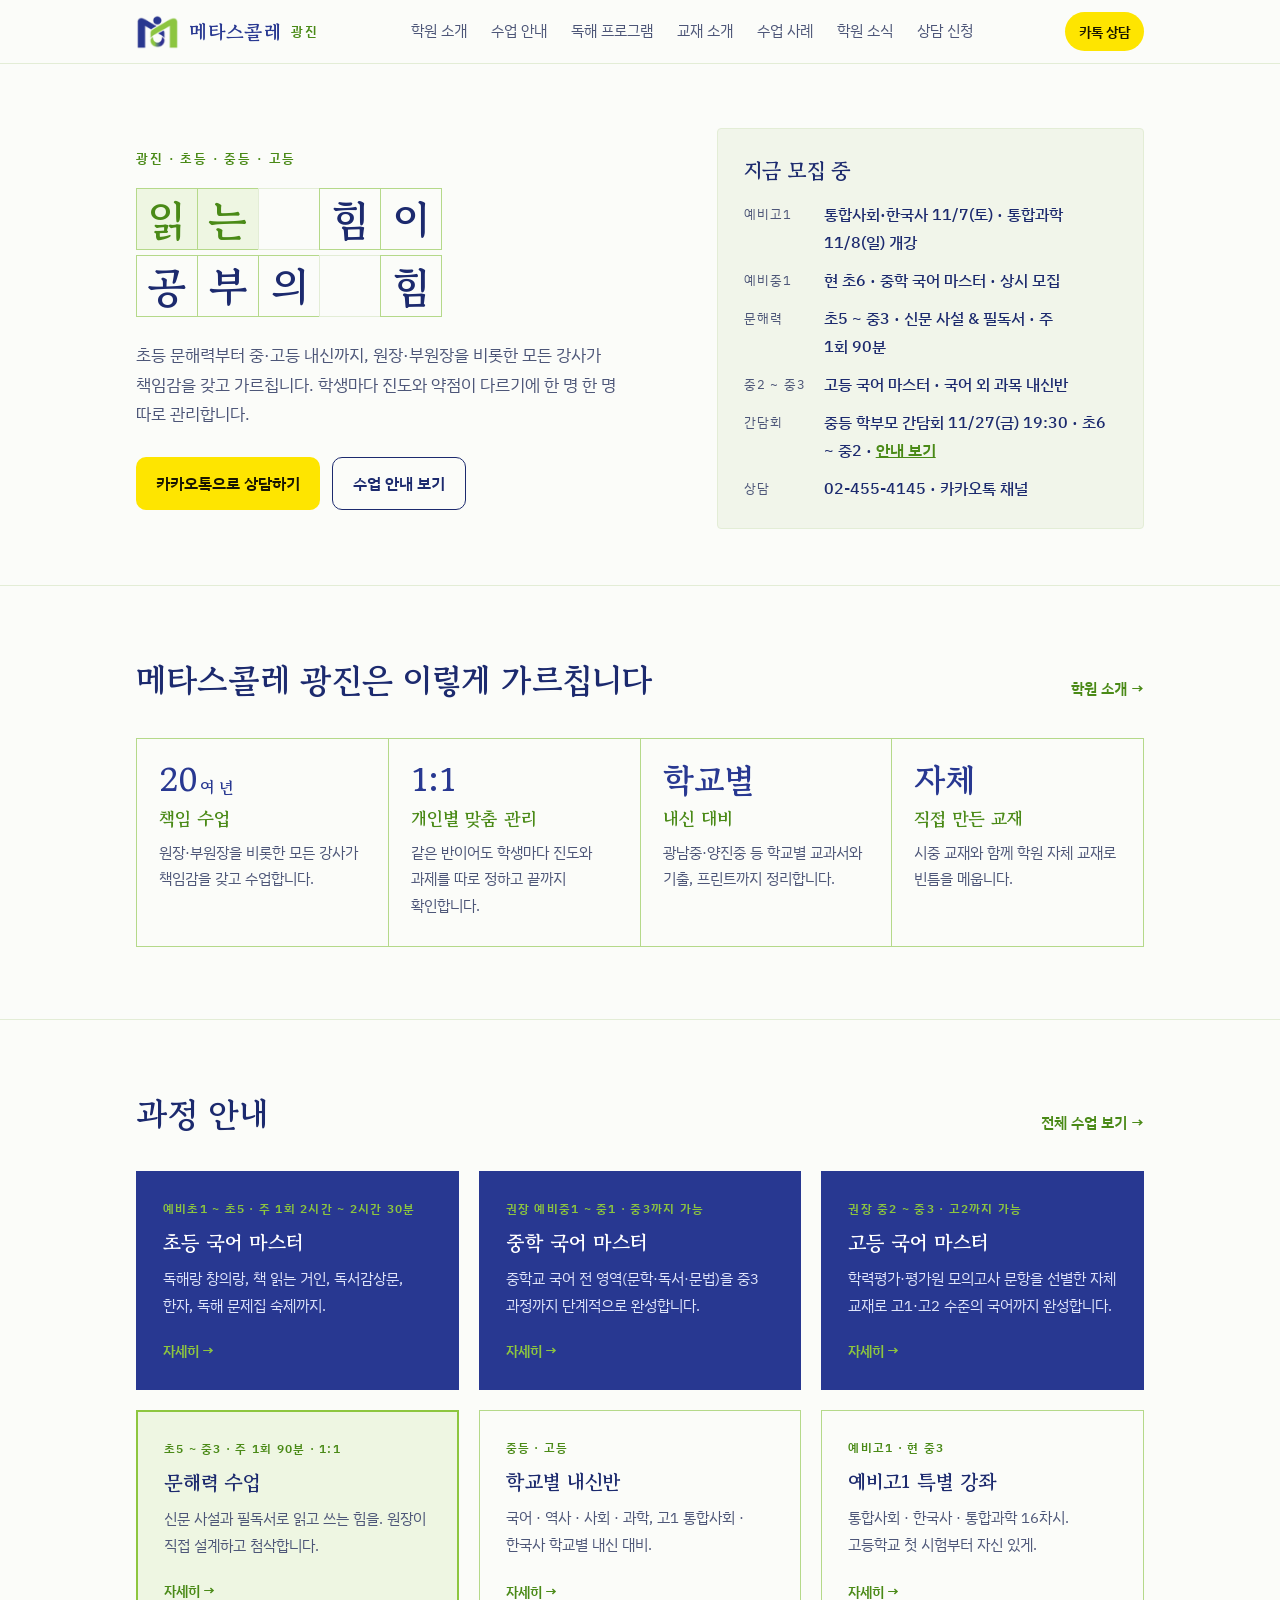
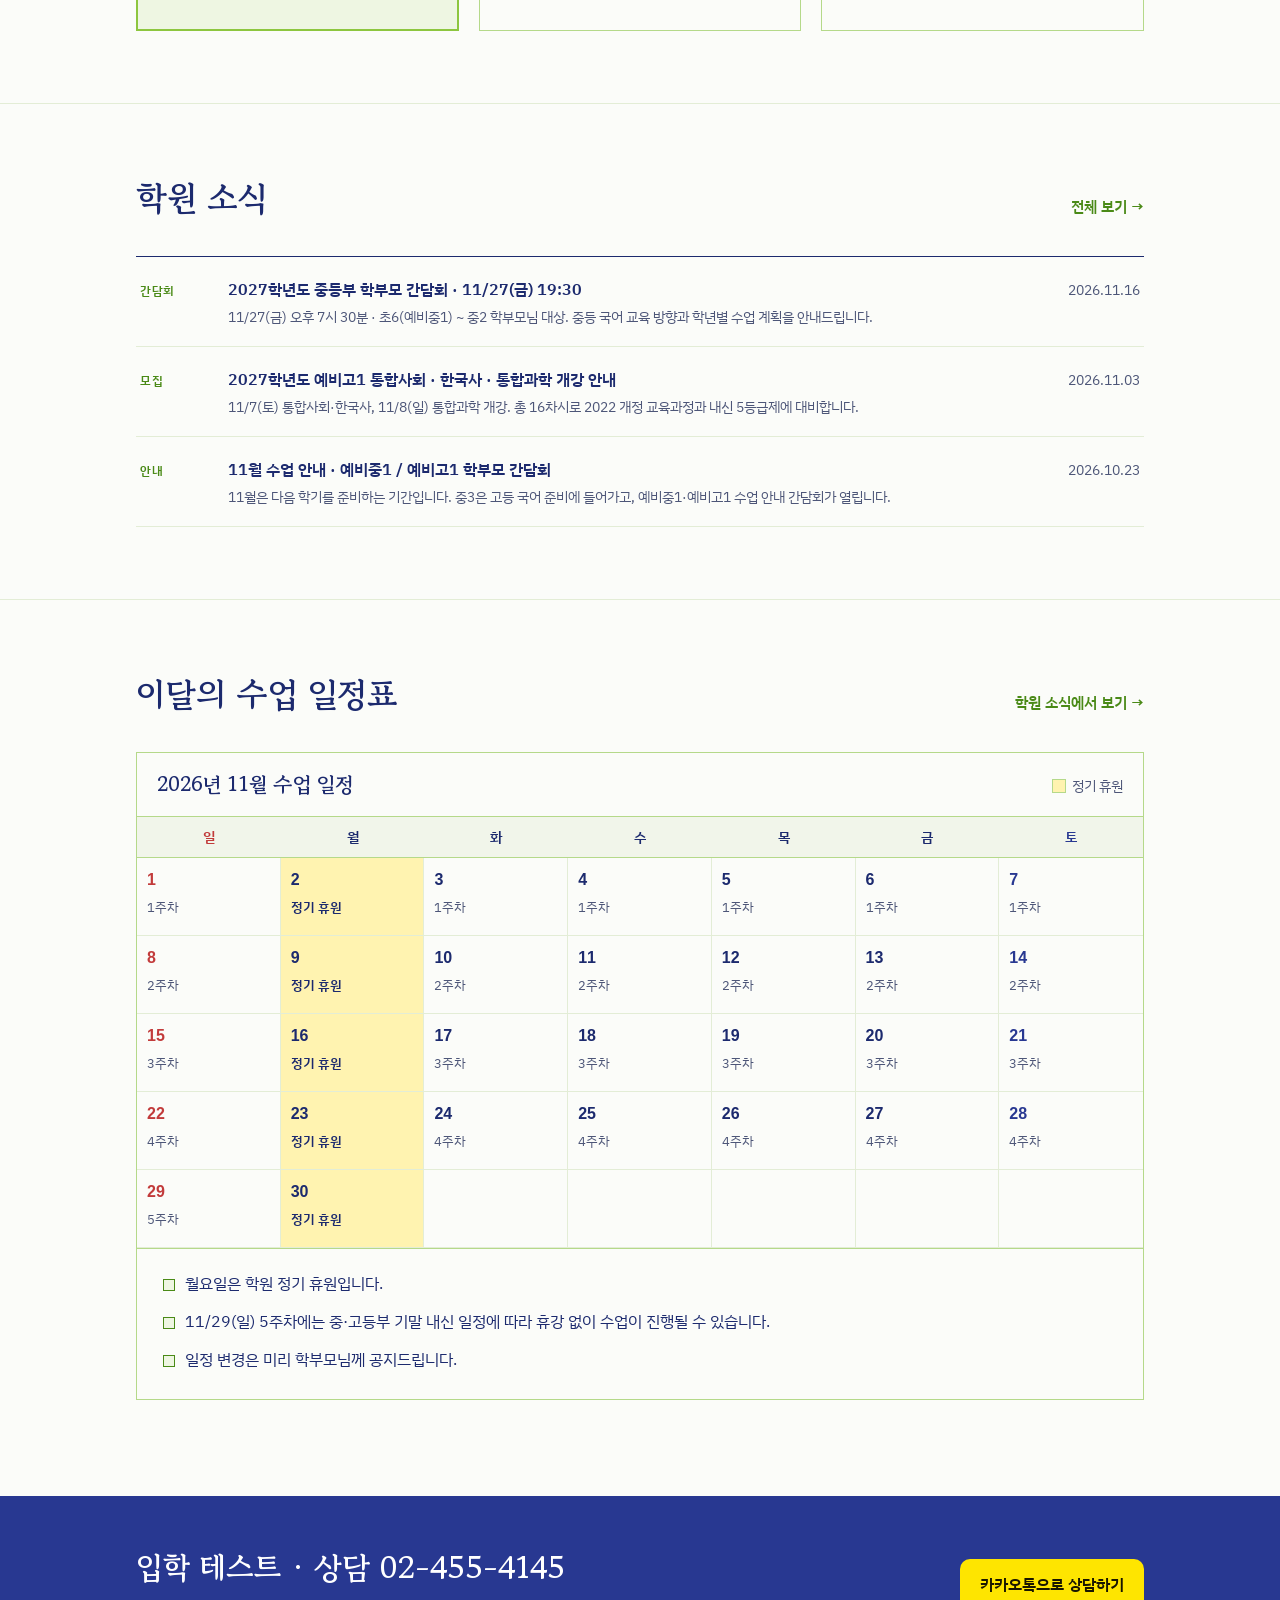
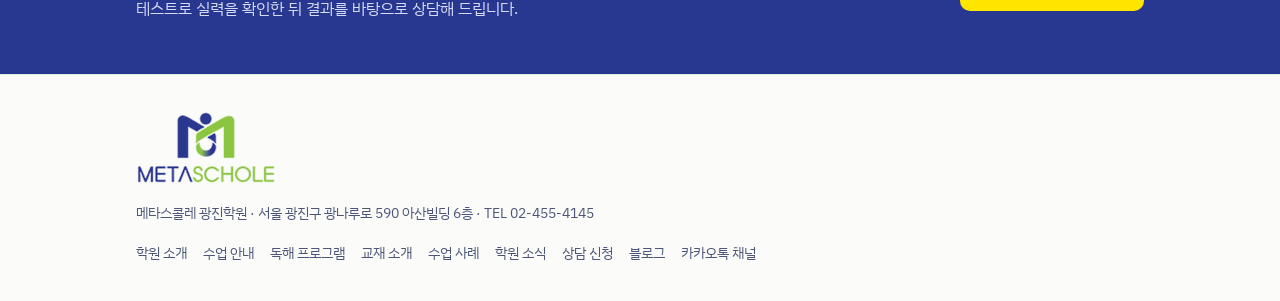
==== commit d0d5a1f7: "사이트 업데이트: 독해 프로그램 페이지, 문구·줄바꿈 정리" ====
--- a/index.html
+++ b/index.html
@@ -5,7 +5,7 @@
 <meta name="viewport" content="width=device-width, initial-scale=1, viewport-fit=cover">
 <title>메타스콜레 광진</title>
 <meta name="claude:viewport-fit-sides" content="cover">
-<meta name="description" content="초등 문해력부터 중·고등 내신까지, 원장·부원장 직강 — 메타스콜레 광진학원">
+<meta name="description" content="초등 문해력부터 중·고등 내신까지, 책임감 있는 수업 — 메타스콜레 광진학원">
 <link rel="preconnect" href="https://fonts.googleapis.com">
 <link rel="preconnect" href="https://fonts.gstatic.com" crossorigin>
 <link rel="stylesheet" href="https://fonts.googleapis.com/css2?family=Gowun+Batang:wght@400;700&family=IBM+Plex+Sans+KR:wght@400;500;600&display=swap">
@@ -20,10 +20,10 @@
       <img class="logo-img-dark" src="mark-dark.png" alt="">
       <b>메타스콜레</b><span>광진</span>
     </a>
-    <nav class="menu" aria-label="주요 메뉴"><a href="about.html">학원 소개</a><a href="classes.html">수업 안내</a><a href="materials.html">교재 소개</a><a href="cases.html">수업 사례</a><a href="news.html">학원 소식</a><a href="contact.html">상담 신청</a></nav>
+    <nav class="menu" aria-label="주요 메뉴"><a href="about.html">학원 소개</a><a href="classes.html">수업 안내</a><a href="programs.html">독해 프로그램</a><a href="materials.html">교재 소개</a><a href="cases.html">수업 사례</a><a href="news.html">학원 소식</a><a href="contact.html">상담 신청</a></nav>
     <a class="kakao-btn" href="https://pf.kakao.com/_zTMRxb" target="_blank" rel="noopener">카톡 상담</a>
   </div>
-  <div class="menu-row"><nav class="menu wrap" aria-label="주요 메뉴(모바일)"><a href="about.html">학원 소개</a><a href="classes.html">수업 안내</a><a href="materials.html">교재 소개</a><a href="cases.html">수업 사례</a><a href="news.html">학원 소식</a><a href="contact.html">상담 신청</a></nav></div>
+  <div class="menu-row"><nav class="menu wrap" aria-label="주요 메뉴(모바일)"><a href="about.html">학원 소개</a><a href="classes.html">수업 안내</a><a href="programs.html">독해 프로그램</a><a href="materials.html">교재 소개</a><a href="cases.html">수업 사례</a><a href="news.html">학원 소식</a><a href="contact.html">상담 신청</a></nav></div>
 </header>
 <main>
 <div class="wrap hero">
@@ -33,7 +33,7 @@
       <span class="row" aria-hidden="true"><span class="hl">읽</span><span class="hl">는</span><span class="sp"></span><span>힘</span><span>이</span></span>
       <span class="row" aria-hidden="true"><span>공</span><span>부</span><span>의</span><span class="sp"></span><span>힘</span></span>
     </h1>
-    <p class="lede">초등 문해력부터 중·고등 내신까지, 원장과 부원장이 직접 가르칩니다. 학생마다 진도와 약점이 다르기에 한 명 한 명 따로 관리합니다.</p>
+    <p class="lede">초등 문해력부터 중·고등 내신까지, 원장·부원장을 비롯한 모든 강사가 책임감을 갖고 가르칩니다. 학생마다 진도와 약점이 다르기에 한 명 한 명 따로 관리합니다.</p>
     <div class="actions">
       <a class="btn kakao" href="https://pf.kakao.com/_zTMRxb" target="_blank" rel="noopener">카카오톡으로 상담하기</a>
       <a class="btn line" href="classes.html">수업 안내 보기</a>
@@ -43,9 +43,10 @@
     <h2 id="recruit">지금 모집 중</h2>
     <dl class="info">
       <dt>예비고1</dt><dd>통합사회·한국사 11/7(토) · 통합과학 11/8(일) 개강</dd>
-      <dt>예비중1</dt><dd>현 초6 · 중학 국어 마스터(원장 직강) · 상시 모집</dd>
+      <dt>예비중1</dt><dd>현 초6 · 중학 국어 마스터 · 상시 모집</dd>
       <dt>문해력</dt><dd>초5 ~ 중3 · 신문 사설 &amp; 필독서 · 주 1회 90분</dd>
-      <dt>중2·중3</dt><dd>고등 국어 마스터(부원장 직강) · 국어 외 과목 내신반</dd>
+      <dt>중2 ~ 중3</dt><dd>고등 국어 마스터 · 국어 외 과목 내신반</dd>
+      <dt>간담회</dt><dd>중등 학부모 간담회 11/27(금) 19:30 · 초6 ~ 중2 · <a href="news.html#middle-parents-2027">안내 보기</a></dd>
       <dt>상담</dt><dd>02-455-4145 · 카카오톡 채널</dd>
     </dl>
   </aside>
@@ -55,7 +56,7 @@
   <div class="wrap">
     <div class="sec-head"><h2>메타스콜레 광진은 이렇게 가르칩니다</h2><a class="more" href="about.html">학원 소개 →</a></div>
     <div class="points">
-      <div class="point"><div class="k">20<small>여 년</small></div><h3>원장/부원장 직강</h3><p>원장과 부원장이 모든 수업을 직접 맡습니다.</p></div>
+      <div class="point"><div class="k">20<small>여 년</small></div><h3>책임 수업</h3><p>원장·부원장을 비롯한 모든 강사가 책임감을 갖고 수업합니다.</p></div>
       <div class="point"><div class="k">1:1</div><h3>개인별 맞춤 관리</h3><p>같은 반이어도 학생마다 진도와 과제를 따로 정하고 끝까지 확인합니다.</p></div>
       <div class="point"><div class="k">학교별</div><h3>내신 대비</h3><p>광남중·양진중 등 학교별 교과서와 기출, 프린트까지 정리합니다.</p></div>
       <div class="point"><div class="k">자체</div><h3>직접 만든 교재</h3><p>시중 교재와 함께 학원 자체 교재로 빈틈을 메웁니다.</p></div>
@@ -67,11 +68,11 @@
   <div class="wrap">
     <div class="sec-head"><h2>과정 안내</h2><a class="more" href="classes.html">전체 수업 보기 →</a></div>
     <div class="courses">
-      <a class="card link" href="classes.html#elementary"><span class="tag">예비초1 ~ 초5 · 주 1회 3시간 30분</span><h3>초등 국어 마스터</h3><p>독해랑 창의랑, 책 읽는 거인, 독서감상문, 한자, 빠작 숙제까지.</p><span class="go">자세히 →</span></a>
-      <a class="card link" href="classes.html#literacy"><span class="tag">초5 ~ 중3 · 주 1회 90분 · 1:1</span><h3>문해력 수업</h3><p>신문 사설과 필독서로 읽고 쓰는 힘을. 원장이 직접 설계하고 첨삭합니다.</p><span class="go">자세히 →</span></a>
-      <a class="card link" href="classes.html#pre-middle"><span class="tag">예비중1 ~ 중1 · 원장 직강</span><h3>중학 국어 마스터</h3><p>중학교 국어 전 영역(문학·독서·문법)을 중1 과정까지 완성합니다.</p><span class="go">자세히 →</span></a>
-      <a class="card link" href="classes.html#middle"><span class="tag">중2 ~ 중3 · 부원장 직강</span><h3>고등 국어 마스터</h3><p>고등 학력평가·평가원 모의고사 문항을 선별한 자체 교재로 고등 국어를 미리 준비합니다.</p><span class="go">자세히 →</span></a>
-      <a class="card link" href="classes.html#how"><span class="tag">중등 · 고등</span><h3>학교별 내신반</h3><p>국어 · 역사 · 사회 · 과학, 고1 통합사회 · 한국사 학교별 내신 대비.</p><span class="go">자세히 →</span></a>
+      <a class="card link hl-master" href="classes.html#elementary"><span class="tag">예비초1 ~ 초5 · 주 1회 2시간 ~ 2시간 30분</span><h3>초등 국어 마스터</h3><p>독해랑 창의랑, 책 읽는 거인, 독서감상문, 한자, 독해 문제집 숙제까지.</p><span class="go">자세히 →</span></a>
+      <a class="card link hl-master" href="classes.html#pre-middle"><span class="tag">권장 예비중1 ~ 중1 · 중3까지 가능</span><h3>중학 국어 마스터</h3><p>중학교 국어 전 영역(문학·독서·문법)을 중3 과정까지 단계적으로 완성합니다.</p><span class="go">자세히 →</span></a>
+      <a class="card link hl-master" href="classes.html#high-master"><span class="tag">권장 중2 ~ 중3 · 고2까지 가능</span><h3>고등 국어 마스터</h3><p>학력평가·평가원 모의고사 문항을 선별한 자체 교재로 고1·고2 수준의 국어까지 완성합니다.</p><span class="go">자세히 →</span></a>
+      <a class="card link hl-literacy" href="classes.html#literacy"><span class="tag">초5 ~ 중3 · 주 1회 90분 · 1:1</span><h3>문해력 수업</h3><p>신문 사설과 필독서로 읽고 쓰는 힘을. 원장이 직접 설계하고 첨삭합니다.</p><span class="go">자세히 →</span></a>
+      <a class="card link" href="classes.html#middle"><span class="tag">중등 · 고등</span><h3>학교별 내신반</h3><p>국어 · 역사 · 사회 · 과학, 고1 통합사회 · 한국사 학교별 내신 대비.</p><span class="go">자세히 →</span></a>
       <a class="card link" href="classes.html#pre-high"><span class="tag">예비고1 · 현 중3</span><h3>예비고1 특별 강좌</h3><p>통합사회 · 한국사 · 통합과학 16차시. 고등학교 첫 시험부터 자신 있게.</p><span class="go">자세히 →</span></a>
     </div>
   </div>
@@ -80,11 +81,22 @@
 <section>
   <div class="wrap">
     <div class="sec-head"><h2>학원 소식</h2><a class="more" href="news.html">전체 보기 →</a></div>
-    <ul class="news"><li><a href="news.html#pre-high-2027"><span class="cat">모집</span><span class="nt"><b>2027학년도 예비고1 통합사회 · 한국사 · 통합과학 개강 안내</b><small>11/7(토) 통합사회·한국사, 11/8(일) 통합과학 개강. 총 16차시로 2022 개정 교육과정과 내신 5등급제에 대비합니다.</small></span><span class="when">2026.11.03</span></a></li><li><a href="news.html#nov-2026"><span class="cat">안내</span><span class="nt"><b>11월 수업 안내 · 예비중1 / 예비고1 학부모 간담회</b><small>11월은 다음 학기를 준비하는 기간입니다. 중3은 고등 국어 준비에 들어가고, 예비중1·예비고1 수업 안내 간담회가 열립니다.</small></span><span class="when">2026.10.23</span></a></li><li><a href="news.html#midterm-2-2026"><span class="cat">내신</span><span class="nt"><b>중등부 2학기 중간고사 내신 개강 안내</b><small>학교별 국어·역사 내신반 개강. 교과서 분석, 학교별 기출, 학교 프린트 정리까지 진행합니다.</small></span><span class="when">2026.08.28</span></a></li></ul>
+    <ul class="news"><li><a href="news.html#middle-parents-2027"><span class="cat">간담회</span><span class="nt"><b>2027학년도 중등부 학부모 간담회 · 11/27(금) 19:30</b><small>11/27(금) 오후 7시 30분 · 초6(예비중1) ~ 중2 학부모님 대상. 중등 국어 교육 방향과 학년별 수업 계획을 안내드립니다.</small></span><span class="when">2026.11.16</span></a></li><li><a href="news.html#pre-high-2027"><span class="cat">모집</span><span class="nt"><b>2027학년도 예비고1 통합사회 · 한국사 · 통합과학 개강 안내</b><small>11/7(토) 통합사회·한국사, 11/8(일) 통합과학 개강. 총 16차시로 2022 개정 교육과정과 내신 5등급제에 대비합니다.</small></span><span class="when">2026.11.03</span></a></li><li><a href="news.html#nov-2026"><span class="cat">안내</span><span class="nt"><b>11월 수업 안내 · 예비중1 / 예비고1 학부모 간담회</b><small>11월은 다음 학기를 준비하는 기간입니다. 중3은 고등 국어 준비에 들어가고, 예비중1·예비고1 수업 안내 간담회가 열립니다.</small></span><span class="when">2026.10.23</span></a></li></ul>
+  </div>
+</section>
+
+<section id="schedule">
+  <div class="wrap">
+    <div class="sec-head"><h2>이달의 수업 일정표</h2><a class="more" href="news.html#schedule">학원 소식에서 보기 →</a></div>
+    <div class="cal-wrap">
+  <div class="cal-title"><h3>2026년 11월 수업 일정</h3><span class="cal-key"><i></i>정기 휴원</span></div>
+  <div class="cal" role="table" aria-label="2026년 11월 수업 일정표"><div class="cal-h sun">일</div><div class="cal-h">월</div><div class="cal-h">화</div><div class="cal-h">수</div><div class="cal-h">목</div><div class="cal-h">금</div><div class="cal-h sat">토</div><div class="cal-d sun"><b>1</b><span>1주차</span></div><div class="cal-d closed"><b>2</b><span>정기 휴원</span></div><div class="cal-d"><b>3</b><span>1주차</span></div><div class="cal-d"><b>4</b><span>1주차</span></div><div class="cal-d"><b>5</b><span>1주차</span></div><div class="cal-d"><b>6</b><span>1주차</span></div><div class="cal-d sat"><b>7</b><span>1주차</span></div><div class="cal-d sun"><b>8</b><span>2주차</span></div><div class="cal-d closed"><b>9</b><span>정기 휴원</span></div><div class="cal-d"><b>10</b><span>2주차</span></div><div class="cal-d"><b>11</b><span>2주차</span></div><div class="cal-d"><b>12</b><span>2주차</span></div><div class="cal-d"><b>13</b><span>2주차</span></div><div class="cal-d sat"><b>14</b><span>2주차</span></div><div class="cal-d sun"><b>15</b><span>3주차</span></div><div class="cal-d closed"><b>16</b><span>정기 휴원</span></div><div class="cal-d"><b>17</b><span>3주차</span></div><div class="cal-d"><b>18</b><span>3주차</span></div><div class="cal-d"><b>19</b><span>3주차</span></div><div class="cal-d"><b>20</b><span>3주차</span></div><div class="cal-d sat"><b>21</b><span>3주차</span></div><div class="cal-d sun"><b>22</b><span>4주차</span></div><div class="cal-d closed"><b>23</b><span>정기 휴원</span></div><div class="cal-d"><b>24</b><span>4주차</span></div><div class="cal-d"><b>25</b><span>4주차</span></div><div class="cal-d"><b>26</b><span>4주차</span></div><div class="cal-d"><b>27</b><span>4주차</span></div><div class="cal-d sat"><b>28</b><span>4주차</span></div><div class="cal-d sun"><b>29</b><span>5주차</span></div><div class="cal-d closed"><b>30</b><span>정기 휴원</span></div><div class="cal-d empty"></div><div class="cal-d empty"></div><div class="cal-d empty"></div><div class="cal-d empty"></div><div class="cal-d empty"></div></div>
+  <ul class="checks cal-notes"><li>월요일은 학원 정기 휴원입니다.</li><li>11/29(일) 5주차에는 중·고등부 기말 내신 일정에 따라 휴강 없이 수업이 진행될 수 있습니다.</li><li>일정 변경은 미리 학부모님께 공지드립니다.</li></ul>
+</div>
   </div>
 </section>
 <div class="cta-band"><div class="wrap">
-  <div><h2>수업 상담 · 02-455-4145</h2><p>카카오톡 채널 또는 학원 전화로 문의해 주세요.</p></div>
+  <div><h2>입학 테스트 · 상담 02-455-4145</h2><p>테스트로 실력을 확인한 뒤 결과를 바탕으로 상담해 드립니다.</p></div>
   <a class="btn kakao" href="https://pf.kakao.com/_zTMRxb" target="_blank" rel="noopener">카카오톡으로 상담하기</a>
 </div></div>
 </main>
@@ -94,7 +106,7 @@
     <img class="logo-img-dark" src="logo-dark.png" alt="METASCHOLE" style="width:140px">
     <p style="margin-top:10px">메타스콜레 광진학원 · 서울 광진구 광나루로 590 아산빌딩 6층 · TEL 02-455-4145</p>
   </div>
-  <nav aria-label="하단 메뉴"><a href="about.html">학원 소개</a><a href="classes.html">수업 안내</a><a href="materials.html">교재 소개</a><a href="cases.html">수업 사례</a><a href="news.html">학원 소식</a><a href="contact.html">상담 신청</a><a href="https://blog.naver.com/lcleo01" target="_blank" rel="noopener">블로그</a><a href="https://pf.kakao.com/_zTMRxb" target="_blank" rel="noopener">카카오톡 채널</a></nav>
+  <nav aria-label="하단 메뉴"><a href="about.html">학원 소개</a><a href="classes.html">수업 안내</a><a href="programs.html">독해 프로그램</a><a href="materials.html">교재 소개</a><a href="cases.html">수업 사례</a><a href="news.html">학원 소식</a><a href="contact.html">상담 신청</a><a href="https://blog.naver.com/lcleo01" target="_blank" rel="noopener">블로그</a><a href="https://pf.kakao.com/_zTMRxb" target="_blank" rel="noopener">카카오톡 채널</a></nav>
 </div></footer>
 </body>
 </html>
--- a/style.css
+++ b/style.css
@@ -282,22 +282,16 @@
 table.levels th,table.levels td{border:1px solid var(--grid);padding:6px 14px;text-align:left;color:var(--ink)}
 table.levels th{background:var(--paper-2);font-weight:600}
 
-/* 학원 소개 배너 */
-.about-hero{background:var(--brand);color:#fff;position:relative;overflow:hidden}
-.about-hero::after{content:"";position:absolute;inset:0;background-image:linear-gradient(rgba(255,255,255,.07) 1px,transparent 1px),linear-gradient(90deg,rgba(255,255,255,.07) 1px,transparent 1px);background-size:36px 36px;pointer-events:none}
-.about-hero .wrap{position:relative;z-index:1;padding-block:56px 40px}
-.about-hero .crumb{color:var(--lime)}
+/* 학원 소개 배너 — 원고지 */
+.about-hero{background:var(--paper-2);border-bottom:1px solid var(--grid-faint);background-image:linear-gradient(var(--grid-faint) 1px,transparent 1px),linear-gradient(90deg,var(--grid-faint) 1px,transparent 1px);background-size:32px 32px}
+.about-hero .wrap{padding-block:52px 40px}
 .about-hero h1{font-size:clamp(1.9rem,4.6vw,3rem);line-height:1.25}
-.about-hero .lede{color:#dfe4fa;margin-top:14px;max-width:36em}
+.about-hero .lede{color:var(--ink-soft);margin-top:14px;max-width:36em}
 .pillars{display:grid;grid-template-columns:repeat(3,minmax(0,1fr));gap:16px;margin-top:32px}
 @media (max-width:760px){.pillars{grid-template-columns:1fr}}
-.pillar{background:rgba(255,255,255,.08);border:1px solid rgba(255,255,255,.22);border-top:3px solid var(--lime);padding:18px 18px 20px;display:flex;flex-direction:column;gap:6px;min-width:0}
-.pillar b{font-family:var(--display);font-size:1.12rem}
-.pillar span{color:#dfe4fa;font-size:.92rem;line-height:1.6}
-.about-hero .subnav a{background:transparent;color:#fff;border-color:rgba(255,255,255,.4)}
-.about-hero .subnav a:hover{border-color:var(--lime);color:var(--lime)}
-@media (prefers-color-scheme: dark){:root:not([data-theme="light"]) .about-hero{background:#1b2558}}
-:root[data-theme="dark"] .about-hero{background:#1b2558}
+.pillar{background:var(--paper);border:1px solid var(--grid);border-top:3px solid var(--lime);padding:18px 18px 20px;display:flex;flex-direction:column;gap:6px;min-width:0}
+.pillar b{font-family:var(--display);font-size:1.12rem;color:var(--brand)}
+.pillar span{color:var(--ink-soft);font-size:.92rem;line-height:1.6}
 
 .flow.five{grid-template-columns:repeat(5,minmax(0,1fr))}
 @media (max-width:900px){.flow.five{grid-template-columns:1fr}.flow.five .step,.flow.five .step+.step{padding:16px 0;border-left:0;border-top:1px dashed var(--grid)}.flow.five .step:first-child{border-top:0}}
@@ -308,3 +302,209 @@
 .covers figure{margin:0;display:flex;flex-direction:column;gap:8px}
 .covers img{width:100%;height:auto;border:1px solid var(--grid);box-shadow:0 6px 18px rgba(20,30,80,.12)}
 .covers figcaption{font-size:.88rem;color:var(--ink-soft)}
+
+.flow.four{grid-template-columns:repeat(4,minmax(0,1fr))}
+@media (max-width:860px){.flow.four{grid-template-columns:1fr}.flow.four .step,.flow.four .step+.step{padding:16px 0;border-left:0;border-top:1px dashed var(--grid)}.flow.four .step:first-child{border-top:0}}
+.flow.four .step{padding-right:20px}.flow.four .step+.step{padding-left:20px}
+
+/* 본사 소개 */
+.brand-story{display:grid;grid-template-columns:minmax(0,1.3fr) minmax(0,1fr);gap:40px;align-items:start}
+@media (max-width:860px){.brand-story{grid-template-columns:1fr;gap:28px}}
+.story{display:flex;flex-direction:column;gap:14px;min-width:0}
+.story h3{font-size:1.5rem}
+.story>p{color:var(--ink-soft)}
+.story .crumb{margin:0}
+dl.vm{margin-top:8px;padding-top:16px;border-top:1px solid var(--grid-faint)}
+.facts{display:grid;grid-template-columns:repeat(2,minmax(0,1fr));border-left:1px solid var(--grid);border-top:1px solid var(--grid)}
+.fact{padding:20px 18px;border-right:1px solid var(--grid);border-bottom:1px solid var(--grid);display:flex;flex-direction:column;gap:6px;min-width:0}
+.fact b{font-family:var(--display);font-size:1.9rem;line-height:1;color:var(--brand)}
+.fact b small{font-size:.95rem;margin-left:2px}
+.fact span{font-size:.9rem;color:var(--ink-soft);line-height:1.55}
+.brand-note{margin-top:18px;font-size:.82rem;color:var(--ink-soft)}
+
+/* 과정 구조도 */
+.cm-scroll{overflow-x:auto;padding-bottom:6px}
+.coursemap{display:grid;grid-template-columns:96px repeat(8,minmax(72px,1fr));grid-auto-rows:auto;column-gap:0;row-gap:12px;min-width:780px;background-image:linear-gradient(90deg,var(--grid-faint) 1px,transparent 1px);background-size:calc((100% - 96px)/8) 100%;background-position:96px 0;background-repeat:repeat-x}
+.cm-h{text-align:center;font-weight:600;font-size:.85rem;padding:8px 4px;border-bottom:2px solid var(--ink);font-variant-numeric:tabular-nums}
+.cm-row-label{grid-column:1;display:flex;flex-direction:column;justify-content:center;gap:0;padding-right:10px}
+.cm-row-label b{font-size:.78rem;letter-spacing:.1em;color:var(--green)}
+.cm-row-label span{font-family:var(--display);font-weight:700;font-size:1rem}
+.cm-bar{margin:0 4px;padding:12px 14px;border-radius:6px;text-decoration:none;display:flex;flex-direction:column;gap:2px;min-width:0;border:1px solid transparent;transition:transform .15s}
+.cm-bar:hover{transform:translateY(-2px)}
+.cm-bar b{font-family:var(--display);font-size:1.02rem;line-height:1.3}
+.cm-bar span{font-size:.78rem;line-height:1.4;opacity:.85}
+.cm-bar.m1,.cm-bar.m2,.cm-bar.m3{background:var(--brand);color:#fff;position:relative}
+.cm-bar.m1::after,.cm-bar.m2::after{content:"";position:absolute;right:-13px;top:50%;transform:translateY(-50%);border:9px solid transparent;border-left:10px solid var(--brand);z-index:1}
+.cm-bar.lit{background:var(--green-soft);border-color:var(--lime);color:var(--ink)}
+.cm-bar.exam{background:var(--paper);border-color:var(--grid);color:var(--ink)}
+.cm-bar.sp{background:var(--paper-2);border:1px dashed var(--green);color:var(--ink)}
+.coursemap-sec+section{border-top:1px solid var(--grid-faint)}
+.cm-mobile{display:none}
+@media (max-width:700px){
+  .cm-scroll{display:none}
+  .cm-mobile{display:flex;flex-direction:column;gap:10px}
+  .cm-m-title{font-size:.8rem;letter-spacing:.1em;font-weight:600;color:var(--green);margin-top:6px}
+  .cm-steps,.cm-extra{list-style:none;margin:0;padding:0;display:flex;flex-direction:column;gap:8px}
+  .cm-steps li a,.cm-extra li a{display:grid;grid-template-columns:92px minmax(0,1fr);align-items:baseline;gap:2px 12px;padding:12px 14px;border-radius:6px;text-decoration:none}
+  .cm-steps li a{background:var(--brand);color:#fff;position:relative}
+  .cm-steps li+li{position:relative}
+  .cm-steps li+li::before{content:"↓";display:block;text-align:center;color:var(--brand);font-weight:700;line-height:1;margin:-2px 0 6px}
+  .cm-steps span,.cm-extra span{font-size:.8rem;opacity:.85}
+  .cm-steps b,.cm-extra b{font-family:var(--display);font-size:1.05rem}
+  .cm-steps small{grid-column:2;font-size:.78rem;opacity:.85}
+  .cm-extra li a{background:var(--green-soft);border:1px solid var(--grid);color:var(--ink)}
+}
+
+/* 독해랑 창의랑 도식 */
+.dhc{margin:22px 26px 6px;padding:26px;background:var(--paper-2);border:1px solid var(--grid);border-left:4px solid var(--brand);display:flex;flex-direction:column;gap:24px}
+@media (max-width:560px){.dhc{margin:18px 16px 4px;padding:18px 16px}}
+.dhc-head{display:flex;flex-direction:column;gap:8px}
+.dhc-head .crumb{margin:0}
+.dhc-head h4{font-family:var(--display);font-size:1.5rem;margin:0;color:var(--brand)}
+.dhc-head p{color:var(--ink-soft);line-height:1.7}
+.dhc-label{font-size:.8rem;letter-spacing:.08em;font-weight:600;color:var(--green);margin-bottom:10px}
+.dhc-flow{list-style:none;margin:0;padding:0;display:grid;grid-template-columns:repeat(5,minmax(0,1fr));gap:10px}
+.dhc-flow li{position:relative;background:var(--paper);border:1px solid var(--grid);padding:14px 12px 12px;display:flex;flex-direction:column;gap:4px;min-width:0}
+.dhc-flow li+li::before{content:"";position:absolute;left:-10px;top:50%;transform:translateY(-50%);border:6px solid transparent;border-left:8px solid var(--brand)}
+.dhc-flow i{font-style:normal;width:26px;height:26px;border-radius:50%;background:var(--brand);color:#fff;display:grid;place-items:center;font-weight:700;font-size:.85rem}
+.dhc-flow b{font-family:var(--display);font-size:1rem}
+.dhc-flow span{font-size:.8rem;color:var(--ink-soft);line-height:1.45}
+@media (max-width:760px){.dhc-flow{grid-template-columns:1fr;gap:8px}.dhc-flow li{flex-direction:row;align-items:center;gap:10px;flex-wrap:wrap}.dhc-flow li+li::before{left:20px;top:-8px;transform:none;border:5px solid transparent;border-top:6px solid var(--brand)}.dhc-flow span{flex-basis:100%;padding-left:36px}}
+.dhc-stairs{list-style:none;margin:0;padding:0;display:grid;grid-template-columns:repeat(6,minmax(92px,1fr));align-items:end;gap:6px;min-width:560px}
+.dhc-stairs li{display:flex;flex-direction:column;justify-content:flex-end}
+.st-block{height:calc(46px + var(--h) * 16px);background:color-mix(in srgb,var(--brand) calc(25% + var(--h) * 12%),var(--paper));color:#fff;padding:8px 10px;display:flex;flex-direction:column;justify-content:flex-end;gap:1px;border-radius:4px 4px 0 0}
+.st-block em{font-style:normal;font-size:.72rem;opacity:.85}
+.st-block b{font-family:var(--display);font-size:1.05rem;line-height:1.2}
+.st-block span{font-size:.72rem;opacity:.9}
+.dhc-stairs li:nth-child(-n+2) .st-block{color:var(--ink)}
+.dhc-chips{list-style:none;margin:0;padding:0;display:flex;flex-wrap:wrap;gap:8px}
+.dhc-chips li{background:var(--paper);border:1px solid var(--lime);color:var(--ink);padding:5px 12px;border-radius:999px;font-size:.88rem}
+.dhc-foot{font-size:.88rem;color:var(--ink-soft)}
+.dhc-foot a{color:var(--green);font-weight:600}
+
+/* 교재 소개: 과정별 그룹 */
+.mat-list{display:flex;flex-direction:column;gap:44px}
+.mat-group{display:grid;grid-template-columns:minmax(0,260px) minmax(0,1fr);gap:28px;align-items:start;scroll-margin-top:90px;padding-top:28px;border-top:1px solid var(--grid-faint)}
+.mat-group:first-child{border-top:0;padding-top:0}
+@media (max-width:760px){.mat-group{grid-template-columns:1fr;gap:16px}}
+.mat-head{display:flex;flex-direction:column;gap:6px}
+.mat-head .tag{margin:0}
+.mat-head h3{font-size:1.3rem}
+.mat-head p{color:var(--ink-soft);font-size:.95rem}
+.mat-group .covers{grid-template-columns:repeat(auto-fill,minmax(130px,170px))}
+@media (max-width:520px){.mat-group .covers{grid-template-columns:repeat(2,minmax(0,1fr));gap:14px}}
+
+/* 과정 안내 강조 박스 */
+.courses .card.hl-master{background:var(--brand);border-color:var(--brand);color:#fff}
+.courses .card.hl-master .tag{color:var(--lime)}
+.courses .card.hl-master h3{color:#fff}
+.courses .card.hl-master p{color:#dfe4fa}
+.courses .card.hl-master .go{color:var(--lime)}
+.courses .card.hl-master:hover{border-color:var(--lime)}
+.courses .card.hl-literacy{background:var(--green-soft);border:2px solid var(--lime)}
+.courses .card.hl-literacy .tag{color:var(--green)}
+@media (prefers-color-scheme: dark){:root:not([data-theme="light"]) .courses .card.hl-master{background:#24307a;border-color:#24307a}}
+:root[data-theme="dark"] .courses .card.hl-master{background:#24307a;border-color:#24307a}
+@media (max-width:560px){.dhc-stairs{grid-template-columns:repeat(3,minmax(0,1fr));min-width:0;row-gap:8px}.st-block{height:calc(40px + var(--h) * 6px)}}
+.dhc.dhc-solo{margin:0}
+.cm-bar.dhc-bar{background:var(--paper);border:2px solid var(--brand);color:var(--brand)}
+.cm-bar.dhc-bar span{color:var(--ink-soft);opacity:1}
+
+/* 도식 글자 넘침 보정 */
+.st-block{height:auto;min-height:calc(78px + var(--h) * 14px);justify-content:flex-end}
+.st-block b,.st-block span,.st-block em{white-space:nowrap}
+@media (max-width:560px){.st-block{min-height:calc(72px + var(--h) * 4px)}}
+.cm-bar b,.cm-bar span{overflow-wrap:anywhere;word-break:keep-all}
+.dhc-flow b{word-break:keep-all}
+
+/* 권장 학년 + 가능 범위 */
+.cm-note{margin:-14px 0 22px;font-size:.92rem;color:var(--ink-soft);display:flex;flex-wrap:wrap;gap:6px 14px;align-items:center}
+.cm-note b{color:var(--ink)}
+.cm-key{display:inline-flex;align-items:center;gap:6px;font-size:.82rem}
+.cm-key i{display:inline-block;width:22px;height:12px;border-radius:2px}
+.cm-key .k-solid{background:var(--brand)}
+.cm-key .k-ext{background:color-mix(in srgb,var(--brand) 30%,var(--paper));margin-left:8px}
+.cm-bar.m1::after,.cm-bar.m2::after{display:none}
+.cm-bar.ext{background:linear-gradient(90deg,var(--brand) 0 var(--solid),color-mix(in srgb,var(--brand) 30%,var(--paper)) var(--solid) 100%)}
+.level-note{padding:14px 26px 0;font-size:.9rem;color:var(--green);font-weight:600}
+@media (max-width:700px){.level-note{padding:12px 16px 0}}
+.cm-bar.ext{background:none;padding:0;flex-direction:row;overflow:hidden;gap:0}
+.cm-bar.ext .seg{display:flex;flex-direction:column;justify-content:center;gap:2px;padding:12px 14px;min-width:0}
+.cm-bar.ext .s1{width:var(--solid);flex:none;background:var(--brand);color:#fff}
+.cm-bar.ext .s2{flex:1;background:color-mix(in srgb,var(--brand) 18%,var(--paper));color:var(--brand);font-size:.78rem;font-weight:600;line-height:1.35}
+.cm-bar.ext .seg{opacity:1}
+.cm-bar.ext .s1>span{opacity:.85}
+.mat-points{padding:6px 0 0;gap:6px;font-size:.92rem}
+.mat-group{grid-template-columns:minmax(0,340px) minmax(0,1fr)}
+@media (max-width:760px){.mat-group{grid-template-columns:1fr}}
+.dhc-stairs li{gap:8px}
+.st-cover{width:72%;max-width:110px;height:auto;align-self:center;box-shadow:0 4px 10px rgba(20,30,80,.15);background:#fff}
+@media (max-width:560px){.st-cover{width:80%}}
+.dhc-covers{grid-template-columns:repeat(auto-fill,minmax(110px,130px))}
+.dhc-covers img{box-shadow:none;border-color:var(--grid-faint)}
+@media (max-width:520px){.mat-group .dhc-covers{grid-template-columns:repeat(3,minmax(0,1fr))}}
+
+/* 시그니처 과정 강조 */
+.sig-band{background:var(--brand);color:#fff;position:relative;overflow:hidden}
+.sig-band::after{content:"";position:absolute;inset:0;background-image:linear-gradient(rgba(255,255,255,.08) 1px,transparent 1px),linear-gradient(90deg,rgba(255,255,255,.08) 1px,transparent 1px);background-size:32px 32px;pointer-events:none}
+.sig-band .wrap{position:relative;z-index:1;padding-block:44px 40px;display:flex;flex-direction:column;gap:10px}
+.sig-band h2{font-size:clamp(1.7rem,4vw,2.4rem);color:#fff}
+.sig-band p{color:#dfe4fa;max-width:40em}
+.sig-badge{align-self:flex-start;background:var(--lime);color:#14200a;font-weight:700;font-size:.75rem;letter-spacing:.16em;padding:4px 10px;border-radius:999px}
+section.sig{border-top:0}
+section.sig-master{background:color-mix(in srgb,var(--brand) 6%,var(--paper))}
+section.sig-lit{background:color-mix(in srgb,var(--lime) 14%,var(--paper))}
+section.sig .sec-head h2::before{content:"SIGNATURE";display:inline-block;vertical-align:middle;margin-right:10px;font-family:var(--body);font-size:.68rem;letter-spacing:.14em;font-weight:700;padding:3px 9px;border-radius:999px;background:var(--brand);color:#fff;transform:translateY(-3px)}
+section.sig-lit .sec-head h2::before{background:var(--green)}
+section.sig .class{border:2px solid var(--brand);box-shadow:0 10px 28px rgba(20,30,90,.10)}
+section.sig-master .class-top{background:var(--brand);color:#fff;border-bottom-color:var(--brand)}
+section.sig-master .class-top h3{color:#fff}
+section.sig-master .class-top p{color:#dfe4fa}
+section.sig-master .class-top .tag{color:var(--lime)}
+section.sig-lit .class{border-color:var(--green)}
+section.sig-lit .class-top{background:var(--lime);border-bottom-color:var(--green);color:#14200a}
+section.sig-lit .class-top h3{color:#14200a}
+section.sig-lit .class-top p{color:#2c3d14}
+section.sig-lit .class-top .tag{color:#2c4a10}
+section.sig .class .meta,section.sig .class .meta div+div{border-color:var(--grid)}
+.more-band{border-top:1px solid var(--grid-faint)}
+.more-band .wrap{padding-block:56px 0;display:flex;flex-direction:column;gap:6px}
+.more-band h2{font-size:clamp(1.4rem,3vw,1.9rem)}
+.more-band p{color:var(--ink-soft)}
+.more-band+section{border-top:0;padding-top:28px}
+@media (prefers-color-scheme: dark){:root:not([data-theme="light"]) .sig-band{background:#1b2558}}
+:root[data-theme="dark"] .sig-band{background:#1b2558}
+section.sig-dhc{background:var(--paper)}
+section.sig-dhc .dhc{border:2px solid var(--brand);border-left-width:6px;box-shadow:0 10px 28px rgba(20,30,90,.10)}
+.mat-sec{font-family:var(--display);font-size:1.4rem;font-weight:700;display:flex;align-items:center;gap:10px;padding-bottom:10px;border-bottom:2px solid var(--ink);margin-top:8px}
+.mat-sec+.mat-group{border-top:0;padding-top:0}
+.mat-sec .sig-badge{font-family:var(--body);font-size:.68rem}
+.covers figure.inner img{border-color:var(--grid-faint)}
+.covers figure.inner a{display:block}
+.mat-group .covers.four{grid-template-columns:repeat(4,minmax(0,1fr))}
+@media (max-width:520px){.mat-group .covers.four{grid-template-columns:repeat(2,minmax(0,1fr))}}
+.news-poster{margin:0;max-width:340px}
+.news-poster img{width:100%;height:auto;display:block;border:1px solid var(--grid-faint)}
+.notice dd a{color:var(--green);font-weight:600}
+
+.sayu-media{display:flex;gap:18px;align-items:flex-start;flex-wrap:wrap}
+.sayu-logo{width:96px;height:96px;border-radius:22px;flex:none}
+.sayu-media figure{margin:0;flex:1 1 300px;max-width:560px;display:flex;flex-direction:column;gap:8px}
+.sayu-media figure img{width:100%;height:auto;border:1px solid var(--grid);border-radius:8px;box-shadow:0 6px 18px rgba(20,30,80,.12)}
+.sayu-media figcaption{font-size:.85rem;color:var(--ink-soft)}
+
+.prog-table{width:100%;border-collapse:collapse;font-size:.95rem;background:#fff}
+.prog-table th{background:var(--navy,#283891);color:#fff;text-align:left;padding:10px 12px;font-weight:600}
+.prog-table td{padding:10px 12px;border-bottom:1px solid var(--grid-faint,#e3edd6);vertical-align:top}
+.prog-fig{margin:0;display:flex;flex-direction:column;gap:8px}
+.prog-fig img{width:100%;max-width:820px;height:auto;border-radius:10px;border:1px solid var(--grid-faint,#e3edd6)}
+.prog-fig figcaption{font-size:.88rem;color:var(--ink-soft)}
+.chips{list-style:none;margin:0;padding:0;display:flex;flex-wrap:wrap;gap:8px}
+.chips li{background:var(--paper-2,#f1f5ea);border:1px solid var(--grid,#b5d98a);border-radius:999px;padding:6px 14px;font-size:.9rem}
+
+/* 한 글자만 다음 줄로 넘어가지 않게 */
+body{word-break:keep-all;overflow-wrap:break-word;text-wrap:pretty}
+h1,h2,h3,.sec-head h2{text-wrap:balance}
+.prog-table{min-width:640px}
+.prog-table td:first-child{white-space:nowrap}
+.prog-table td:nth-child(3){white-space:nowrap}
